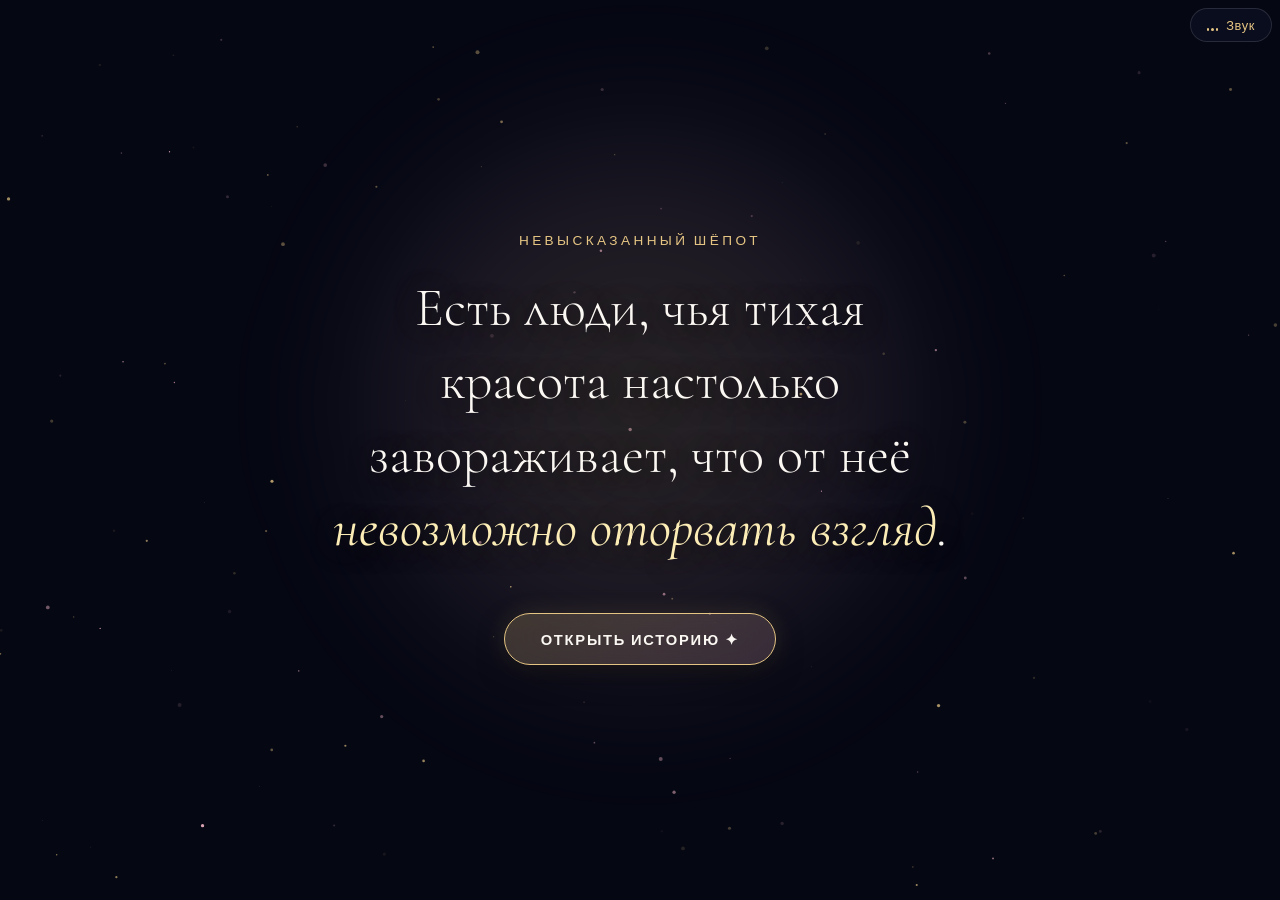
==== index.html @ 3710b846 "feat: complete Robiya interactive experience ready for deployment" ====
<!DOCTYPE html>
<html lang="ru">
<head>
  <meta charset="UTF-8">
  <meta name="viewport" content="width=device-width, initial-scale=1.0, viewport-fit=cover, maximum-scale=1.0, user-scalable=no">
  <meta name="theme-color" content="#050713">
  <meta name="apple-mobile-web-app-capable" content="yes">
  <meta name="apple-mobile-web-app-status-bar-style" content="black-translucent">
  <title>Робия • Невысказанная история</title>
  <meta name="description" content="Интерактивная кинематографическая история, созданная с глубоким уважением и восхищением для Робии.">

  <!-- Favicon: Векторная золотая звезда -->
  <link rel="icon" type="image/svg+xml" href="data:image/svg+xml,%3Csvg xmlns='http://www.w3.org/2000/svg' viewBox='0 0 32 32'%3E%3Cpath d='M16 2L19.5 12.5L30 16L19.5 19.5L16 30L12.5 19.5L2 16L12.5 12.5L16 2Z' fill='%23e5c583' stroke='%23fcedb6' stroke-width='1'/%3E%3Ccircle cx='16' cy='16' r='3' fill='%23fff'/%3E%3C/svg%3E">

  <!-- Open Graph / Социальные сети (Telegram, WhatsApp, Instagram) -->
  <meta property="og:type" content="website">
  <meta property="og:title" content="Робия • Невысказанная история">
  <meta property="og:description" content="Интерактивная кинематографическая история, созданная с глубоким уважением и восхищением для Робии.">
  <meta property="og:image" content="assets/images/robiya_universe.jpg">
  
  <!-- Twitter Card -->
  <meta name="twitter:card" content="summary_large_image">
  <meta name="twitter:title" content="Робия • Невысказанная история">
  <meta name="twitter:description" content="Интерактивная кинематографическая история для Робии.">
  <meta name="twitter:image" content="assets/images/robiya_universe.jpg">

  <!-- Шрифты: Cormorant Garamond & Plus Jakarta Sans с поддержкой кириллицы -->
  <link rel="preconnect" href="https://fonts.googleapis.com">
  <link rel="preconnect" href="https://fonts.gstatic.com" crossorigin>
  <link href="https://fonts.googleapis.com/css2?family=Cormorant+Garamond:ital,wght@0,300;0,400;0,600;1,300;1,400;1,600&family=Plus+Jakarta+Sans:wght@300;400;500;600;700&subset=cyrillic,cyrillic-ext&display=swap" rel="stylesheet">

  <!-- Стили -->
  <link rel="stylesheet" href="css/design-system.css">
  <link rel="stylesheet" href="css/animations.css">
  <link rel="stylesheet" href="css/scenes.css">
</head>
<body>

  <!-- Глобальные градиенты для векторных SVG иконок -->
  <svg class="svg-defs-chamber" width="0" height="0" style="position:absolute; width:0; height:0; overflow:hidden;" aria-hidden="true">
    <defs>
      <linearGradient id="goldGrad" x1="0%" y1="0%" x2="100%" y2="100%">
        <stop offset="0%" stop-color="#fcedb6" />
        <stop offset="100%" stop-color="#e5c583" />
      </linearGradient>
      <linearGradient id="roseGrad" x1="0%" y1="0%" x2="100%" y2="100%">
        <stop offset="0%" stop-color="#f9d8e1" />
        <stop offset="100%" stop-color="#f3b6c6" />
      </linearGradient>
      <linearGradient id="rubyRoseGrad" x1="0%" y1="0%" x2="100%" y2="100%">
        <stop offset="0%" stop-color="#e65c7b" />
        <stop offset="100%" stop-color="#f3b6c6" />
      </linearGradient>
      <linearGradient id="cosmicGrad" x1="0%" y1="0%" x2="100%" y2="100%">
        <stop offset="0%" stop-color="#4f46e5" />
        <stop offset="50%" stop-color="#7c3aed" />
        <stop offset="100%" stop-color="#a78bfa" />
      </linearGradient>
    </defs>
  </svg>

  <!-- Фоновое космическое полотно со звёздами -->
  <div class="cinematic-universe" aria-hidden="true">
    <canvas id="particle-canvas"></canvas>
    <div class="cosmic-radial-glow anim-breathing-light"></div>
  </div>

  <!-- Кнопка управления звуком -->
  <button id="audio-toggle-btn" class="audio-control muted" aria-label="Включить или выключить звук">
    <span class="sound-wave" aria-hidden="true">
      <span></span>
      <span></span>
      <span></span>
    </span>
    <span class="audio-label">Звук</span>
  </button>

  <!-- Интерактивная сцена -->
  <main class="experience-viewport" id="app-root">

    <!-- ====================================================================
         СЦЕНА 1: ТАИНСТВЕННОЕ НАЧАЛО
         ==================================================================== -->
    <section id="scene-1" class="scene active" aria-label="Таинственное начало">
      <div class="scene-1-container">
        <p class="scene-1-prelude anim-fade-in-up">Невысказанный шёпот</p>
        <h1 class="scene-1-title anim-fade-in-up anim-delay-1">
          Есть люди, чья тихая красота настолько завораживает, что от неё <em>невозможно оторвать взгляд</em>.
        </h1>
        <div class="scene-1-btn-wrap anim-fade-in-up anim-delay-2">
          <button id="btn-open-experience" class="btn-cinematic pulse-aura" aria-label="Открыть историю">
            ОТКРЫТЬ ИСТОРИЮ ✦
          </button>
        </div>
      </div>
    </section>

    <!-- ====================================================================
         СЦЕНА 2: ДЛЯ КОГО ЭТО? И ОТКРЫТИЕ ИМЕНИ РОБИЯ
         ==================================================================== -->
    <section id="scene-2" class="scene" aria-label="Для кого это написано?">
      <div class="scene-2-container">
        
        <!-- Этап 1: Вопрос-интрига -->
        <div id="scene-2-question" class="scene-2-question-stage">
          <span class="scene-2-prelude">Тайна в чьём-то сердце</span>
          <h2 class="scene-2-heading">
            Прежде чем сказать то, что я ношу в мыслях... Знаешь ли ты, для кого создана эта история?
          </h2>
          <button id="btn-who-is-it" class="btn-cinematic pulse-aura" aria-label="Узнать имя">
            ДЛЯ КОГО ЭТО? →
          </button>
        </div>

        <!-- Этап 2: Поочередное открытие букв Р-О-Б-И-Я -->
        <div id="scene-2-reveal" class="scene-2-reveal-stage">
          <span class="scene-tag">Девушка, освещающая всё вокруг</span>
          
          <div class="name-reveal-chamber">
            <div id="name-letters" class="name-letters-display" aria-live="polite"></div>
          </div>

          <div class="name-meaning-card">
            <span class="name-meaning-letter" id="meaningLetter">Р — Радость</span>
            <p class="name-meaning-text" id="meaningText">
              «Ты наполняешь пространство светом, даже сама того не замечая.»
            </p>
          </div>

          <!-- Интерактивная убегающая кнопка-игра -->
          <div class="runaway-arena-block" id="runawayBlock" style="display: none;">
            <p class="dodge-toast" id="dodgeToast">Попробуй поймать секретную кнопку ✦</p>
            <div class="runaway-btn-anchor" id="runawayAnchor">
              <button class="btn-runaway" id="runawayBtn" aria-label="Поймай кнопку">
                ПОЙМАЙ МЕНЯ <svg class="inline-btn-svg" viewBox="0 0 24 24" fill="none"><path d="M12 2L14.5 9.5L22 12L14.5 14.5L12 22L9.5 14.5L2 12L9.5 9.5L12 2Z" fill="url(#goldGrad)" stroke="var(--color-gold)" stroke-width="1"/></svg>
              </button>
            </div>
            <div class="secret-caught-box" id="secretCaughtBox">
              <p class="secret-caught-text">
                «Ты поймала этот секрет... Правда в том, что каждый раз, когда я вижу тебя, мне кажется, что в твоих глазах отражается целая вселенная. И я просто не мог не сказать тебе об этом.»
              </p>
            </div>
          </div>

          <button id="btn-to-scene-3" class="btn-cinematic pulse-aura" style="display: none;" aria-label="Продолжить историю">
            ПОЧЕМУ Я ДО СИХ ПОР МОЛЧАЛ →
          </button>
        </div>

      </div>
    </section>

    <!-- ====================================================================
         СЦЕНА 3: ПОЧЕМУ Я МОЛЧУ (ЧЕСТНОЕ ПРИЗНАНИЕ)
         ==================================================================== -->
    <section id="scene-3" class="scene" aria-label="Причина молчания">
      <div class="scene-3-container">
        
        <div class="scene-header-block">
          <span class="scene-tag">Честное признание</span>
          <h2 class="scene-heading">Мы пока не общаемся... и вот почему.</h2>
          <p class="scene-subtext">
            Нажми на каждую мысль, чтобы понять, о чём я думаю, когда ты рядом.
          </p>
        </div>

        <div class="confession-tabs">
          <button class="confession-tab-btn active" data-index="0">01 / Слова</button>
          <button class="confession-tab-btn" data-index="1">02 / Два года</button>
          <button class="confession-tab-btn" data-index="2">03 / Уважение</button>
        </div>

        <div class="confession-display-card">
          <span class="confession-display-tag" id="confessionTag">01 / Нерешительность</span>
          <h3 class="confession-display-title" id="confessionTitle">Слова застревают в горле</h3>
          <p class="confession-display-text" id="confessionText">
            Каждый раз, когда ты проходишь мимо, мир словно ставит звук на паузу. Ты настолько красивая, что любая заготовленная фраза просто растворяется в воздухе.
          </p>
        </div>

        <button id="btn-to-scene-4" class="btn-cinematic pulse-aura" aria-label="Перейти к глазам">
          НО ЕСТЬ КОЕ-ЧТО В ТЕБЕ... →
        </button>

      </div>
    </section>

    <!-- ====================================================================
         СЦЕНА 4: ИНТЕРАКТИВНЫЕ СТИКЕРЫ (ЧУДО ТВОИХ ГЛАЗ)
         ==================================================================== -->
    <section id="scene-4" class="scene" aria-label="Стикеры восхищения">
      <div class="scene-4-container">
        
        <div class="scene-header-block">
          <span class="scene-tag">Интерактивная коллекция стикеров</span>
          <h2 class="scene-heading">Твои глаза — это целый космос</h2>
          <p class="scene-subtext">
            Нажми на каждый стикер, чтобы отклеить его и прочесть искреннюю мысль.
          </p>
        </div>

        <div class="stickers-gallery" id="stickersGallery">
          <button class="sticker-card active" data-index="0" aria-label="Стикер Глаза-галактики">
            <div class="sticker-badge sticker-badge-eyes">
              <div class="sticker-svg-wrap">
                <svg class="sticker-svg" viewBox="0 0 36 36" fill="none">
                  <circle cx="18" cy="18" r="14" stroke="url(#goldGrad)" stroke-width="1.5" stroke-dasharray="3 2"/>
                  <ellipse cx="18" cy="18" rx="14" ry="5.5" stroke="var(--color-rose)" stroke-width="1.2" transform="rotate(-25 18 18)"/>
                  <ellipse cx="18" cy="18" rx="14" ry="5.5" stroke="var(--color-violet)" stroke-width="1.2" transform="rotate(35 18 18)"/>
                  <circle cx="18" cy="18" r="4.5" fill="url(#cosmicGrad)"/>
                  <circle cx="16" cy="16" r="1.5" fill="#fff"/>
                  <circle cx="26" cy="12" r="1.2" fill="var(--color-gold-bright)"/>
                  <circle cx="9" cy="23" r="1.2" fill="var(--color-rose)"/>
                </svg>
              </div>
              <span class="sticker-title">Глаза-галактики</span>
            </div>
            <div class="sticker-shine"></div>
          </button>

          <button class="sticker-card" data-index="1" aria-label="Стикер Взгляд без слов">
            <div class="sticker-badge sticker-badge-gaze">
              <div class="sticker-svg-wrap">
                <svg class="sticker-svg" viewBox="0 0 36 36" fill="none">
                  <path d="M18 3L21.5 14.5L33 18L21.5 21.5L18 33L14.5 21.5L3 18L14.5 14.5L18 3Z" fill="url(#goldGrad)" stroke="#fff" stroke-width="0.8"/>
                  <circle cx="18" cy="18" r="3.2" fill="#fff"/>
                  <path d="M7 7L10 10M29 7L26 10M7 29L10 26M29 29L26 26" stroke="var(--color-gold)" stroke-width="1.2" stroke-linecap="round"/>
                </svg>
              </div>
              <span class="sticker-title">Взгляд без слов</span>
            </div>
            <div class="sticker-shine"></div>
          </button>

          <button class="sticker-card" data-index="2" aria-label="Стикер Вечная весна">
            <div class="sticker-badge sticker-badge-spring">
              <div class="sticker-svg-wrap">
                <svg class="sticker-svg" viewBox="0 0 36 36" fill="none">
                  <g fill="url(#roseGrad)" stroke="var(--color-blush)" stroke-width="0.8">
                    <path d="M18 18 C18 12, 14 6, 18 4 C22 6, 18 12, 18 18 Z"/>
                    <path d="M18 18 C23 14, 30 14, 31 18 C30 22, 23 22, 18 18 Z"/>
                    <path d="M18 18 C20 23, 26 28, 24 31 C20 31, 18 25, 18 18 Z"/>
                    <path d="M18 18 C16 25, 14 31, 10 31 C8 28, 14 23, 18 18 Z"/>
                    <path d="M18 18 C13 22, 6 22, 5 18 C6 14, 13 14, 18 18 Z"/>
                  </g>
                  <circle cx="18" cy="18" r="3" fill="var(--color-gold-bright)"/>
                </svg>
              </div>
              <span class="sticker-title">Вечная весна</span>
            </div>
            <div class="sticker-shine"></div>
          </button>

          <button class="sticker-card" data-index="3" aria-label="Стикер Тихий свет">
            <div class="sticker-badge sticker-badge-light">
              <div class="sticker-svg-wrap">
                <svg class="sticker-svg" viewBox="0 0 36 36" fill="none">
                  <path d="M18 31L16 29.2C8.5 22.4 3.5 17.9 3.5 12.3C3.5 7.7 7 4.2 11.5 4.2C14.1 4.2 16.5 5.4 18 7.3C19.5 5.4 21.9 4.2 24.5 4.2C29 4.2 32.5 7.7 32.5 12.3C32.5 17.9 27.5 22.4 20 29.2L18 31Z" fill="url(#rubyRoseGrad)" stroke="var(--color-rose)" stroke-width="1"/>
                  <circle cx="12" cy="11" r="1.6" fill="#fff" opacity="0.8"/>
                  <path d="M27 6L28.5 7.5M30 6L28.5 7.5M28.5 4.5L28.5 9" stroke="var(--color-gold-bright)" stroke-width="1" stroke-linecap="round"/>
                </svg>
              </div>
              <span class="sticker-title">Тихий свет</span>
            </div>
            <div class="sticker-shine"></div>
          </button>
        </div>

        <div class="sticker-revealed-card">
          <div class="sticker-revealed-icon" id="stickerRevealedIcon">
            <svg class="sticker-svg" viewBox="0 0 36 36" fill="none">
              <circle cx="18" cy="18" r="14" stroke="url(#goldGrad)" stroke-width="1.5" stroke-dasharray="3 2"/>
              <ellipse cx="18" cy="18" rx="14" ry="5.5" stroke="var(--color-rose)" stroke-width="1.2" transform="rotate(-25 18 18)"/>
              <ellipse cx="18" cy="18" rx="14" ry="5.5" stroke="var(--color-violet)" stroke-width="1.2" transform="rotate(35 18 18)"/>
              <circle cx="18" cy="18" r="4.5" fill="url(#cosmicGrad)"/>
              <circle cx="16" cy="16" r="1.5" fill="#fff"/>
              <circle cx="26" cy="12" r="1.2" fill="var(--color-gold-bright)"/>
              <circle cx="9" cy="23" r="1.2" fill="var(--color-rose)"/>
            </svg>
          </div>
          <h3 class="sticker-revealed-title" id="stickerRevealedTitle">Глаза-галактики</h3>
          <p class="sticker-revealed-desc" id="stickerRevealedDesc">
            «Глубокие, спокойные и завораживающие, как отражение звёзд в ночной глади океана. Ты даже не представляешь, сколько света в твоём взгляде.»
          </p>
        </div>

        <button id="btn-to-scene-5" class="btn-cinematic pulse-aura" aria-label="Перейти к письму">
          ПРОЧИТАТЬ ТАЙНОЕ ПИСЬМО <svg class="inline-btn-svg" viewBox="0 0 24 24" fill="none" stroke="currentColor" stroke-width="1.6"><rect x="2" y="4" width="20" height="16" rx="3" fill="rgba(229,197,131,0.15)" stroke="var(--color-gold)"/><path d="M22 7l-8.97 5.7a1.94 1.94 0 0 1-2.06 0L2 7" stroke="var(--color-gold)"/><circle cx="12" cy="13" r="2" fill="var(--color-ruby)"/></svg>
        </button>

      </div>
    </section>

    <!-- ====================================================================
         СЦЕНА 5: ТАЙНОЕ ПИСЬМО
         ==================================================================== -->
    <section id="scene-5" class="scene" aria-label="Тайное письмо">
      <div class="scene-5-container">
        
        <div class="scene-header-block">
          <span class="scene-tag">Написано от души</span>
          <h2 class="scene-heading">Письмо, которое ничего не требует</h2>
        </div>

        <div class="envelope-wrapper">
          <div class="parchment-letter">
            <div class="letter-sticker-seal" id="letterStamp" title="Голографический стикер Робии">
              <span class="sticker-seal-glow"></span>
              <span class="sticker-seal-char">Р</span>
              <span class="sticker-seal-hint">Стикер</span>
            </div>

            <h3 class="letter-greeting">Дорогая Робия,</h3>

            <div class="letter-body">
              <p>
                Я не знаю, узнаешь ли ты когда-нибудь, кто написал эти строки, и появится ли на твоём лице улыбка. Но я просто хотел, чтобы ты знала правду — легко и без всякого давления.
              </p>
              <p>
                Я пишу это вовсе не для того, чтобы просить тебя стать моей девушкой или требовать обещаний. У меня нет никаких ожиданий. Я просто хотел рассказать тебе всё то прекрасное, что я чувствую в своём сердце.
              </p>
              <p>
                Ты на два года моложе, но в тебе столько редкого достоинства, скромности и естественной грации. А твои <em>глаза</em>... они правда самое прекрасное, что я когда-либо видел. В них живёт тишина, глубина и настоящее чудо.
              </p>
              <p>
                Знать, что ты есть на этом свете, делает любой пасмурный день намного светлее.
              </p>
            </div>

            <div class="letter-closing">
              <span class="letter-sign-note">С искренним восхищением,</span>
              <span class="letter-signature">Твой тайный поклонник</span>
            </div>
          </div>
        </div>

        <button id="btn-to-scene-6" class="btn-cinematic pulse-aura" aria-label="Перейти к пожеланиям">
          МОИ ПОЖЕЛАНИЯ ДЛЯ ТЕБЯ <svg class="inline-btn-svg" viewBox="0 0 24 24" fill="none"><path d="M12 2L14.5 9.5L22 12L14.5 14.5L12 22L9.5 14.5L2 12L9.5 9.5L12 2Z" fill="url(#goldGrad)" stroke="var(--color-gold)" stroke-width="1"/></svg>
        </button>

      </div>
    </section>

    <!-- ====================================================================
         СЦЕНА 6: ЗВЁЗДНЫЕ ПОЖЕЛАНИЯ ДЛЯ РОБИИ
         ==================================================================== -->
    <section id="scene-6" class="scene" aria-label="Звёздные пожелания">
      <div class="scene-6-container">
        
        <div class="scene-header-block">
          <span class="scene-tag">Через все созвездия</span>
          <h2 class="scene-heading">Пять пожеланий для Робии</h2>
          <p class="scene-subtext">
            Нажми на каждую сияющую звезду, чтобы открыть доброе пожелание для твоей жизни.
          </p>
        </div>

        <div class="wishes-stars-dock">
          <button class="wish-star-btn active" data-wish="joy">
            <div class="star-svg-wrap">
              <svg class="star-svg" viewBox="0 0 32 32" fill="none">
                <g fill="url(#roseGrad)" stroke="var(--color-blush)" stroke-width="0.8">
                  <path d="M16 16 C16 10, 12 5, 16 3 C20 5, 16 10, 16 16 Z"/>
                  <path d="M16 16 C20 12, 27 12, 28 16 C27 20, 20 20, 16 16 Z"/>
                  <path d="M16 16 C18 20, 23 25, 21 27 C18 27, 16 22, 16 16 Z"/>
                  <path d="M16 16 C14 22, 12 27, 9 27 C7 25, 12 20, 16 16 Z"/>
                  <path d="M16 16 C12 20, 5 20, 4 16 C5 12, 12 12, 16 16 Z"/>
                </g>
                <circle cx="16" cy="16" r="2.5" fill="var(--color-gold-bright)"/>
              </svg>
            </div>
            <span class="star-label">Радость</span>
          </button>

          <button class="wish-star-btn" data-wish="eyes">
            <div class="star-svg-wrap">
              <svg class="star-svg" viewBox="0 0 32 32" fill="none">
                <path d="M22 6C13.16 6 6 13.16 6 22C6 24.1 6.4 26.1 7.15 27.93C4 24.6 2 20.1 2 15C2 7.82 7.82 2 15 2C18.6 2 21.8 3.5 24.1 5.9C23.4 5.96 22.7 6 22 6Z" fill="url(#goldGrad)" stroke="var(--color-gold-bright)" stroke-width="0.8"/>
                <path d="M22 14L23.2 17.8L27 19L23.2 20.2L22 24L20.8 20.2L17 19L20.8 17.8L22 14Z" fill="var(--color-gold-bright)"/>
              </svg>
            </div>
            <span class="star-label">Свет глаз</span>
          </button>

          <button class="wish-star-btn" data-wish="dreams">
            <div class="star-svg-wrap">
              <svg class="star-svg" viewBox="0 0 32 32" fill="none">
                <path d="M8 24L20 12M5 27L13 19M11 29L21 19" stroke="url(#goldGrad)" stroke-width="1.5" stroke-linecap="round" stroke-dasharray="2 3"/>
                <path d="M24 4L26 9L31 11L26 13L24 18L22 13L17 11L22 9L24 4Z" fill="url(#goldGrad)" stroke="#fff" stroke-width="0.8"/>
              </svg>
            </div>
            <span class="star-label">Мечты</span>
          </button>

          <button class="wish-star-btn" data-wish="peace">
            <div class="star-svg-wrap">
              <svg class="star-svg" viewBox="0 0 32 32" fill="none" stroke="currentColor">
                <path d="M5 21C9 20 13 18 16 14C17 10 18 6 21 5C23 4 25 5 25 7C25 10 21 14 19 16C23 16 27 15 29 17C26 18 23 19 19 19C16 19 13 22 10 25C9 26 7 26 7 24C7 23 8 22 9 21" fill="url(#roseGrad)" stroke="var(--color-cream)" stroke-width="1" stroke-linecap="round" stroke-linejoin="round"/>
                <circle cx="23" cy="7" r="1" fill="var(--bg-deep)"/>
              </svg>
            </div>
            <span class="star-label">Покой</span>
          </button>

          <button class="wish-star-btn" data-wish="worth">
            <div class="star-svg-wrap">
              <svg class="star-svg" viewBox="0 0 32 32" fill="none">
                <path d="M9 7L23 7L28 14L16 27L4 14L9 7Z" fill="url(#cosmicGrad)" stroke="var(--color-gold)" stroke-width="1.2"/>
                <path d="M4 14L28 14M9 7L16 27M23 7L16 27M16 7L11 14L16 27L21 14L16 7" stroke="var(--color-gold-bright)" stroke-width="0.8" opacity="0.85"/>
              </svg>
            </div>
            <span class="star-label">Ценность</span>
          </button>
        </div>

        <div class="wishes-output-card">
          <span class="wishes-output-title" id="wishOutputTitle">Искренняя радость</span>
          <p class="wishes-output-desc" id="wishOutputDesc">
            «Пусть твоя улыбка всегда будет настоящей и свободной, а дни наполняются лёгкостью и смехом от всего сердца.»
          </p>
        </div>

        <button id="btn-release-wishes" class="btn-cinematic pulse-aura" aria-label="Отправить в небо">
          ОТПРАВИТЬ ВСЁ В НЕБО <svg class="inline-btn-svg" viewBox="0 0 24 24" fill="none" stroke="currentColor" stroke-width="1.5"><path d="M3 16C6 15 9 14 11 11C12 8 13 5 15 4C17 3 18 4 18 6C18 8 15 11 14 12C17 12 20 11 21 13C19 14 17 14 14 14C12 14 10 16 8 19C7 20 5 20 5 18C5 17 6 17 7 16" fill="url(#roseGrad)" stroke="var(--color-cream)" stroke-linecap="round" stroke-linejoin="round"/><circle cx="16.5" cy="5.5" r="0.8" fill="var(--bg-deep)"/></svg>
        </button>

      </div>
    </section>

    <!-- ====================================================================
         СЦЕНА 7: ФИНАЛ
         ==================================================================== -->
    <section id="scene-7" class="scene" aria-label="Финал">
      <div class="scene-7-container">
        
        <div class="finale-sparkle-crest">✦ ✧ ✦</div>
        
        <h2 class="finale-title">
          Спасибо за то, что ты есть под этим небом, <em>Робия</em>.
        </h2>

        <p class="finale-body">
          Куда бы ни вела жизнь наши шаги, просто знай: пока в этом мире есть девушка с такими невероятными глазами и доброй душой, этот мир остаётся по-настоящему прекрасным.
        </p>

        <div class="finale-signature-box">
          <span>— ТВОЙ ТАЙНЫЙ ПОКЛОННИК —</span>
        </div>

        <button id="btn-replay-journey" class="btn-cinematic" aria-label="Пережить заново">
          <svg class="inline-btn-svg spin-icon" viewBox="0 0 24 24" fill="none" stroke="currentColor" stroke-width="2" stroke-linecap="round" stroke-linejoin="round"><path d="M3 12a9 9 0 1 0 9-9 9.75 9.75 0 0 0-6.74 2.74L3 8"/><path d="M3 3v5h5"/></svg> ПРОЖИТЬ ИСТОРИЮ СНОВА
        </button>

      </div>
    </section>

  </main>

  <!-- Скрипты -->
  <script src="js/audio.js"></script>
  <script src="js/particles.js"></script>
  <script src="js/sceneManager.js"></script>
  <script src="js/app.js"></script>
</body>
</html>
---- css/design-system.css ----
/**
 * ROBIYA • A CINEMATIC JOURNEY
 * Design System Tokens & Base Reset
 * Mobile-First, Apple-Level Craft, Sophisticated Palette & Typography
 */

@import url('https://fonts.googleapis.com/css2?family=Cormorant+Garamond:ital,wght@0,300;0,400;0,600;1,300;1,400;1,600&family=Plus+Jakarta+Sans:wght@300;400;500;600;700&display=swap');

:root {
  /* Color Palette */
  --bg-deep: #050713;
  --bg-dark-surface: rgba(14, 18, 38, 0.75);
  --bg-dark-card: rgba(18, 24, 48, 0.85);

  --color-cream: #fbf8f3;
  --color-cream-soft: #eae3d5;
  --color-gold: #e5c583;
  --color-gold-bright: #fcedb6;
  --color-gold-glow: rgba(229, 197, 131, 0.45);
  --color-gold-glow-deep: rgba(229, 197, 131, 0.15);

  --color-rose: #f3b6c6;
  --color-blush: #f9d8e1;
  --color-ruby: #e65c7b;
  --color-violet: #a78bfa;

  --text-primary: #fcf9f2;
  --text-secondary: rgba(251, 248, 242, 0.82);
  --text-tertiary: rgba(251, 248, 242, 0.55);

  /* Typography */
  --font-serif: 'Cormorant Garamond', Georgia, serif;
  --font-sans: 'Plus Jakarta Sans', -apple-system, BlinkMacSystemFont, "Segoe UI", Roboto, sans-serif;

  /* Elevation & Glassmorphism */
  --glass-bg: rgba(255, 255, 255, 0.04);
  --glass-border: rgba(255, 255, 255, 0.12);
  --glass-border-gold: rgba(229, 197, 131, 0.35);
  --glass-shadow: 0 16px 40px rgba(0, 0, 0, 0.55);
  --glass-blur: blur(20px);

  /* Spacing & Sizing */
  --safe-top: env(safe-area-inset-top, 16px);
  --safe-bottom: env(safe-area-inset-bottom, 20px);
  --safe-left: env(safe-area-inset-left, 16px);
  --safe-right: env(safe-area-inset-right, 16px);

  /* Transitions */
  --ease-cinematic: cubic-bezier(0.16, 1, 0.3, 1);
  --ease-spring: cubic-bezier(0.34, 1.56, 0.64, 1);
  --duration-normal: 0.6s;
  --duration-slow: 1.2s;
}

/* Base Reset & Mobile-First Guard */
*, *::before, *::after {
  box-sizing: border-box;
  margin: 0;
  padding: 0;
  -webkit-tap-highlight-color: transparent;
}

html, body {
  width: 100%;
  height: 100%;
  height: 100dvh;
  overflow: hidden;
  position: fixed;
  background-color: var(--bg-deep);
  color: var(--text-primary);
  font-family: var(--font-sans);
  text-rendering: optimizeLegibility;
  -webkit-font-smoothing: antialiased;
  -moz-osx-font-smoothing: grayscale;
  touch-action: manipulation;
  overscroll-behavior: none;
}

/* Background Ambient Canvas & Glow */
.cinematic-universe {
  position: fixed;
  top: 0;
  left: 0;
  width: 100vw;
  height: 100vh;
  z-index: 0;
  pointer-events: none;
  overflow: hidden;
}

#particle-canvas {
  position: absolute;
  top: 0;
  left: 0;
  width: 100%;
  height: 100%;
  display: block;
}

.cosmic-radial-glow {
  position: absolute;
  top: 45%;
  left: 50%;
  transform: translate(-50%, -50%);
  width: min(85vw, 650px);
  height: min(85vw, 650px);
  background: radial-gradient(circle, rgba(229, 197, 131, 0.16) 0%, rgba(243, 182, 198, 0.1) 45%, transparent 72%);
  filter: blur(60px);
  border-radius: 50%;
  pointer-events: none;
  transition: transform 1.2s var(--ease-cinematic), opacity 1.2s ease;
}

/* Audio Control Button */
.audio-control {
  position: fixed;
  top: calc(var(--safe-top) + 8px);
  right: calc(var(--safe-right) + 8px);
  z-index: 100;
  display: flex;
  align-items: center;
  gap: 8px;
  padding: 8px 16px;
  border-radius: 30px;
  background: rgba(14, 18, 38, 0.65);
  border: 1px solid var(--glass-border);
  color: var(--color-gold);
  font-family: var(--font-sans);
  font-size: 0.8rem;
  font-weight: 500;
  letter-spacing: 0.05em;
  backdrop-filter: var(--glass-blur);
  -webkit-backdrop-filter: var(--glass-blur);
  cursor: pointer;
  transition: all 0.3s var(--ease-cinematic);
}

.audio-control:hover {
  background: rgba(229, 197, 131, 0.15);
  border-color: var(--color-gold);
  transform: translateY(-1px);
}

.sound-wave {
  display: flex;
  align-items: flex-end;
  gap: 2px;
  height: 12px;
}

.sound-wave span {
  width: 2.5px;
  height: 3px;
  background-color: var(--color-gold);
  border-radius: 2px;
  transition: height 0.2s ease;
}

.audio-control.playing .sound-wave span:nth-child(1) { animation: soundBar 0.9s infinite alternate; }
.audio-control.playing .sound-wave span:nth-child(2) { animation: soundBar 1.2s infinite alternate 0.2s; }
.audio-control.playing .sound-wave span:nth-child(3) { animation: soundBar 0.8s infinite alternate 0.4s; }

@keyframes soundBar {
  0% { height: 3px; }
  100% { height: 12px; }
}

/* Main Viewport Container */
.experience-viewport {
  position: relative;
  width: 100vw;
  height: 100vh;
  height: 100dvh;
  z-index: 10;
  overflow: hidden;
}

/* Scene Core */
.scene {
  position: absolute;
  top: 0;
  left: 0;
  width: 100%;
  height: 100%;
  height: 100dvh;
  display: flex;
  flex-direction: column;
  justify-content: center;
  align-items: center;
  padding: calc(var(--safe-top) + 8px) 16px calc(var(--safe-bottom) + 12px);
  opacity: 0;
  visibility: hidden;
  transform: scale(0.96) translateY(18px);
  transition: opacity 0.8s var(--ease-cinematic), transform 0.8s var(--ease-cinematic), visibility 0.8s;
  pointer-events: none;
  overflow: hidden; /* ZERO SCROLL ON PHONES */
  box-sizing: border-box;
}

.scene.active {
  opacity: 1;
  visibility: visible;
  transform: scale(1) translateY(0);
  pointer-events: auto;
}

.scene.exiting {
  opacity: 0;
  transform: scale(1.03) translateY(-18px);
  pointer-events: none;
}

/* Cinematic Primary Button */
.btn-cinematic {
  position: relative;
  display: inline-flex;
  align-items: center;
  justify-content: center;
  gap: 10px;
  padding: 16px 36px;
  border-radius: 50px;
  background: linear-gradient(135deg, rgba(229, 197, 131, 0.22) 0%, rgba(243, 182, 198, 0.18) 100%);
  border: 1px solid var(--color-gold);
  color: var(--color-cream);
  font-family: var(--font-sans);
  font-size: 0.92rem;
  font-weight: 600;
  letter-spacing: 0.12em;
  text-transform: uppercase;
  cursor: pointer;
  backdrop-filter: var(--glass-blur);
  -webkit-backdrop-filter: var(--glass-blur);
  box-shadow: 0 10px 30px -5px rgba(0, 0, 0, 0.5),
              0 0 25px var(--color-gold-glow-deep);
  transition: all 0.4s var(--ease-cinematic);
  user-select: none;
}

.btn-cinematic:hover {
  background: linear-gradient(135deg, var(--color-gold) 0%, var(--color-rose) 100%);
  color: #050713;
  transform: translateY(-2px) scale(1.02);
  box-shadow: 0 16px 40px -5px rgba(229, 197, 131, 0.4),
              0 0 35px var(--color-gold-glow);
  border-color: #fff;
}

.btn-cinematic:active {
  transform: translateY(1px) scale(0.98);
}

.pulse-aura {
  animation: pulseAura 3s infinite ease-in-out;
}

@keyframes pulseAura {
  0%, 100% {
    box-shadow: 0 10px 30px -5px rgba(0, 0, 0, 0.5), 0 0 20px var(--color-gold-glow-deep);
  }
  50% {
    box-shadow: 0 14px 35px -5px rgba(0, 0, 0, 0.6), 0 0 40px var(--color-gold-glow);
  }
}
---- css/animations.css ----
/**
 * ROBIYA • A CINEMATIC JOURNEY
 * Keyframe Animations & Micro-Interactions
 */

.anim-fade-in-up {
  animation: fadeInUp 1s var(--ease-cinematic) forwards;
  opacity: 0;
}

.anim-delay-1 { animation-delay: 0.15s; }
.anim-delay-2 { animation-delay: 0.35s; }
.anim-delay-3 { animation-delay: 0.55s; }
.anim-delay-4 { animation-delay: 0.8s; }

@keyframes fadeInUp {
  from {
    opacity: 0;
    transform: translateY(24px);
  }
  to {
    opacity: 1;
    transform: translateY(0);
  }
}

.anim-breathing-light {
  animation: breathingLight 8s ease-in-out infinite alternate;
}

@keyframes breathingLight {
  0% {
    transform: translate(-50%, -50%) scale(0.95);
    opacity: 0.5;
  }
  100% {
    transform: translate(-50%, -50%) scale(1.15);
    opacity: 0.85;
  }
}

/* Starlight Twinkle & Shimmer */
@keyframes twinkleGlow {
  0%, 100% {
    opacity: 0.3;
    transform: scale(0.8);
  }
  50% {
    opacity: 1;
    transform: scale(1.2);
    filter: drop-shadow(0 0 10px var(--color-gold));
  }
}

/* Shimmering Text Gradient */
.shimmer-text {
  background: linear-gradient(
    135deg,
    var(--color-cream) 0%,
    var(--color-gold-bright) 35%,
    var(--color-rose) 70%,
    var(--color-cream) 100%
  );
  background-size: 200% auto;
  -webkit-background-clip: text;
  -webkit-text-fill-color: transparent;
  animation: shimmerFlow 5s linear infinite;
}

@keyframes shimmerFlow {
  to {
    background-position: 200% center;
  }
}

/* Letter Stamp Pulse */
@keyframes stampGlow {
  0%, 100% {
    box-shadow: 0 0 20px rgba(229, 197, 131, 0.4);
  }
  50% {
    box-shadow: 0 0 40px rgba(229, 197, 131, 0.8), 0 0 60px rgba(243, 182, 198, 0.5);
  }
}

/* Floating Lantern / Star */
@keyframes floatLantern {
  0%, 100% {
    transform: translateY(0);
  }
  50% {
    transform: translateY(-8px);
  }
}
---- css/scenes.css ----
/**
 * ROBIYA • A CINEMATIC JOURNEY
 * Scene-Specific Layouts & Component Styles
 * Mobile-First, Touch-Optimized, Apple-Level Polish
 */

/* ==========================================================================
   SCENE 1: THE MYSTERIOUS BEGINNING (ТАИНСТВЕННОЕ НАЧАЛО)
   ========================================================================== */
.scene-1-container {
  display: flex;
  flex-direction: column;
  align-items: center;
  justify-content: center;
  max-width: 640px;
  width: 100%;
  margin: 0 auto;
  text-align: center;
}

.scene-1-prelude {
  font-family: var(--font-sans);
  font-size: 0.85rem;
  letter-spacing: 0.25em;
  text-transform: uppercase;
  color: var(--color-gold);
  margin-bottom: 24px;
  opacity: 0.85;
}

.scene-1-title {
  font-family: var(--font-serif);
  font-size: clamp(2rem, 6.5vw, 3.4rem);
  font-weight: 300;
  line-height: 1.35;
  color: var(--color-cream);
  text-shadow: 0 4px 24px rgba(0, 0, 0, 0.7), 0 0 40px rgba(229, 197, 131, 0.2);
  margin-bottom: 48px;
  padding: 0 12px;
}

.scene-1-title em {
  font-style: italic;
  font-weight: 400;
  color: var(--color-gold-bright);
}

.scene-1-btn-wrap {
  position: relative;
  display: flex;
  align-items: center;
  justify-content: center;
}

/* ==========================================================================
   SCENE 2: WHO IS IT? & NAME REVEAL (ОТКРЫТИЕ ИМЕНИ РОБИЯ)
   ========================================================================== */
.scene-2-container {
  display: flex;
  flex-direction: column;
  align-items: center;
  justify-content: center;
  max-width: 680px;
  width: 100%;
  margin: 0 auto;
  text-align: center;
}

.scene-2-question-stage {
  display: flex;
  flex-direction: column;
  align-items: center;
  gap: 16px;
}

.scene-2-prelude {
  font-family: var(--font-sans);
  font-size: 0.85rem;
  letter-spacing: 0.2em;
  text-transform: uppercase;
  color: var(--color-gold);
}

.scene-2-heading {
  font-family: var(--font-serif);
  font-size: clamp(1.8rem, 5.5vw, 2.8rem);
  font-weight: 300;
  line-height: 1.4;
  color: var(--color-cream);
  margin-bottom: 28px;
}

.scene-2-reveal-stage {
  display: none;
  flex-direction: column;
  align-items: center;
  width: 100%;
}

.scene-2-reveal-stage.active {
  display: flex;
}

.name-reveal-chamber {
  margin: 20px 0 28px;
}

.name-letters-display {
  display: flex;
  gap: clamp(6px, 2vw, 14px);
  justify-content: center;
  align-items: center;
  margin-bottom: 24px;
}

.name-char-box {
  width: clamp(44px, 12vw, 68px);
  height: clamp(56px, 15vw, 84px);
  border-radius: 16px;
  background: rgba(18, 24, 48, 0.8);
  border: 1px solid var(--glass-border-gold);
  display: flex;
  align-items: center;
  justify-content: center;
  font-family: var(--font-serif);
  font-size: clamp(2rem, 6vw, 3rem);
  font-weight: 600;
  color: var(--color-gold-bright);
  box-shadow: 0 8px 24px rgba(0, 0, 0, 0.4), 0 0 25px rgba(229, 197, 131, 0.2);
  opacity: 0;
  transform: translateY(20px) scale(0.9);
  transition: all 0.6s var(--ease-spring);
}

.name-char-box.revealed {
  opacity: 1;
  transform: translateY(0) scale(1);
}

.name-meaning-card {
  background: var(--bg-dark-card);
  border: 1px solid var(--glass-border-gold);
  border-radius: 20px;
  padding: 24px 28px;
  max-width: 520px;
  margin: 0 auto 32px;
  backdrop-filter: var(--glass-blur);
  -webkit-backdrop-filter: var(--glass-blur);
  min-height: 110px;
  display: flex;
  flex-direction: column;
  justify-content: center;
  align-items: center;
  box-shadow: var(--glass-shadow);
}

.name-meaning-letter {
  font-family: var(--font-sans);
  font-size: 0.8rem;
  font-weight: 700;
  letter-spacing: 0.15em;
  color: var(--color-rose);
  text-transform: uppercase;
  margin-bottom: 6px;
}

.name-meaning-text {
  font-family: var(--font-serif);
  font-size: 1.25rem;
  font-style: italic;
  line-height: 1.6;
  color: var(--color-cream);
}

/* ==========================================================================
   INTERACTIVE DODGING / RUNAWAY BUTTON ARENA
   ========================================================================== */
.runaway-arena-block {
  width: 100%;
  max-width: 620px;
  min-height: 220px;
  position: relative;
  margin: 10px auto 28px;
  display: flex;
  flex-direction: column;
  align-items: center;
  justify-content: center;
  background: rgba(14, 18, 38, 0.45);
  border: 1px dashed rgba(229, 197, 131, 0.25);
  border-radius: 24px;
  padding: 16px;
  overflow: hidden;
}

.runaway-btn-anchor {
  position: relative;
  width: 100%;
  height: 160px;
}

.btn-runaway {
  position: absolute;
  left: 50%;
  top: 50%;
  transform: translate(-50%, -50%);
  padding: 14px 28px;
  border-radius: 50px;
  background: linear-gradient(135deg, rgba(229, 197, 131, 0.22) 0%, rgba(243, 182, 198, 0.18) 100%);
  border: 2px solid var(--color-gold);
  color: var(--color-gold-bright);
  font-family: var(--font-sans);
  font-size: 0.92rem;
  font-weight: 700;
  letter-spacing: 0.08em;
  text-transform: uppercase;
  cursor: pointer;
  backdrop-filter: var(--glass-blur);
  -webkit-backdrop-filter: var(--glass-blur);
  transition: left 0.12s cubic-bezier(0.18, 0.89, 0.32, 1.28), 
              top 0.12s cubic-bezier(0.18, 0.89, 0.32, 1.28),
              transform 0.14s ease,
              background 0.3s,
              box-shadow 0.3s;
  white-space: nowrap;
  user-select: none;
  box-shadow: 0 8px 24px rgba(0, 0, 0, 0.5), 0 0 20px rgba(229, 197, 131, 0.2);
}

.btn-runaway.caught {
  background: linear-gradient(135deg, #10b981 0%, #059669 100%) !important;
  color: #fff !important;
  border-color: #a7f3d0 !important;
  box-shadow: 0 0 45px rgba(16, 185, 129, 0.7), 0 0 25px rgba(229, 197, 131, 0.5) !important;
  transform: translate(-50%, -50%) scale(1.15) !important;
  animation: pulseAura 1.5s infinite;
}

.dodge-toast {
  font-family: var(--font-serif);
  font-style: italic;
  font-size: 1.05rem;
  color: var(--color-rose);
  min-height: 28px;
  text-align: center;
  transition: all 0.3s;
}

.secret-caught-box {
  display: none;
  position: absolute;
  inset: 10px;
  background: rgba(18, 24, 48, 0.96);
  border: 1px solid var(--color-gold);
  border-radius: 18px;
  padding: 16px 20px;
  box-shadow: 0 0 30px rgba(229, 197, 131, 0.3);
  backdrop-filter: var(--glass-blur);
  -webkit-backdrop-filter: var(--glass-blur);
  animation: fadeIn 0.5s ease;
  z-index: 10;
  overflow-y: auto;
}

.secret-caught-box.show {
  display: flex;
  flex-direction: column;
  justify-content: center;
  align-items: center;
}

.secret-caught-text {
  font-family: var(--font-serif);
  font-style: italic;
  font-size: clamp(0.95rem, 3.2vw, 1.15rem);
  line-height: 1.55;
  color: var(--color-cream);
  text-align: center;
}

/* ==========================================================================
   SCENE 3: WHY I HAVE NEVER TALKED TO YOU (ПОЧЕМУ Я МОЛЧУ)
   ========================================================================== */
.scene-3-container {
  max-width: 680px;
  width: 100%;
  margin: 0 auto;
  text-align: center;
  display: flex;
  flex-direction: column;
  align-items: center;
}

.scene-header-block {
  margin-bottom: 28px;
}

.scene-tag {
  font-size: 0.82rem;
  letter-spacing: 0.2em;
  text-transform: uppercase;
  color: var(--color-gold);
  display: block;
  margin-bottom: 8px;
}

.scene-heading {
  font-family: var(--font-serif);
  font-size: clamp(1.8rem, 5vw, 2.8rem);
  font-weight: 400;
  color: var(--color-cream);
  line-height: 1.35;
}

.scene-subtext {
  font-size: 0.95rem;
  color: var(--text-secondary);
  max-width: 500px;
  margin: 10px auto 0;
  line-height: 1.6;
}

.confession-tabs {
  display: flex;
  gap: 8px;
  justify-content: center;
  width: 100%;
  max-width: 520px;
  margin: 0 auto clamp(10px, 2vh, 18px);
}

.confession-tab-btn {
  flex: 1;
  padding: clamp(8px, 1.6vh, 12px) clamp(8px, 2vw, 16px);
  border-radius: 30px;
  background: rgba(14, 18, 38, 0.7);
  border: 1px solid var(--glass-border);
  color: var(--text-secondary);
  font-family: var(--font-sans);
  font-size: clamp(0.72rem, 2.2vw, 0.85rem);
  font-weight: 600;
  letter-spacing: 0.04em;
  cursor: pointer;
  backdrop-filter: var(--glass-blur);
  -webkit-backdrop-filter: var(--glass-blur);
  transition: all 0.3s var(--ease-spring);
  white-space: nowrap;
  text-align: center;
  box-shadow: 0 4px 14px rgba(0, 0, 0, 0.3);
}

.confession-tab-btn:hover {
  border-color: var(--color-gold);
  color: var(--color-cream);
  transform: translateY(-2px);
}

.confession-tab-btn.active {
  background: linear-gradient(135deg, rgba(229, 197, 131, 0.28) 0%, rgba(243, 182, 198, 0.22) 100%);
  border-color: var(--color-gold);
  color: var(--color-gold-bright);
  box-shadow: 0 0 20px rgba(229, 197, 131, 0.35);
  transform: translateY(-2px);
}

.confession-display-card {
  background: var(--bg-dark-card);
  border: 1px solid var(--glass-border-gold);
  border-radius: 22px;
  padding: clamp(16px, 3vh, 24px) clamp(18px, 4vw, 28px);
  width: 100%;
  max-width: 540px;
  min-height: clamp(100px, 16vh, 130px);
  display: flex;
  flex-direction: column;
  justify-content: center;
  align-items: flex-start;
  text-align: left;
  margin: 0 auto clamp(14px, 3vh, 24px);
  box-shadow: var(--glass-shadow);
  backdrop-filter: var(--glass-blur);
  -webkit-backdrop-filter: var(--glass-blur);
  position: relative;
  overflow: hidden;
  animation: fadeIn 0.4s ease;
}

.confession-display-card::before {
  content: '';
  position: absolute;
  top: 0;
  left: 0;
  width: 4px;
  height: 100%;
  background: linear-gradient(to bottom, var(--color-gold), var(--color-rose));
}

.confession-display-tag {
  font-family: var(--font-sans);
  font-size: clamp(0.68rem, 2vw, 0.76rem);
  font-weight: 700;
  letter-spacing: 0.12em;
  text-transform: uppercase;
  color: var(--color-gold);
  margin-bottom: 4px;
}

.confession-display-title {
  font-family: var(--font-serif);
  font-size: clamp(1.15rem, 3.8vw, 1.45rem);
  font-weight: 600;
  color: var(--color-cream);
  margin-bottom: 6px;
}

.confession-display-text {
  font-family: var(--font-serif);
  font-style: italic;
  font-size: clamp(0.92rem, 3vw, 1.12rem);
  line-height: 1.6;
  color: var(--text-secondary);
}

/* ==========================================================================
   SCENE 4: THE WONDER IN HER EYES (ЧУДО ТВОИХ ГЛАЗ)
   ========================================================================== */
.scene-4-container {
  max-width: 680px;
  width: 100%;
  margin: 0 auto;
  text-align: center;
  display: flex;
  flex-direction: column;
  align-items: center;
}

/* Stickers Gallery */
.stickers-gallery {
  display: grid;
  grid-template-columns: repeat(2, 1fr);
  gap: 16px;
  width: 100%;
  max-width: 580px;
  margin: 16px auto 24px;
}

.sticker-card {
  position: relative;
  background: linear-gradient(135deg, rgba(24, 30, 64, 0.8) 0%, rgba(14, 18, 38, 0.9) 100%);
  border: 1px solid var(--glass-border-gold);
  border-radius: 20px;
  padding: 20px 16px;
  cursor: pointer;
  display: flex;
  flex-direction: column;
  align-items: center;
  justify-content: center;
  gap: 8px;
  box-shadow: 0 10px 25px rgba(0, 0, 0, 0.4), 0 0 20px rgba(229, 197, 131, 0.1);
  transition: all 0.35s var(--ease-spring);
  backdrop-filter: var(--glass-blur);
  -webkit-backdrop-filter: var(--glass-blur);
  overflow: hidden;
}

.sticker-card:hover {
  transform: translateY(-5px) scale(1.03);
  box-shadow: 0 16px 35px rgba(0, 0, 0, 0.6), 0 0 30px rgba(229, 197, 131, 0.3);
  border-color: var(--color-gold-bright);
}

.sticker-card.active {
  background: linear-gradient(135deg, rgba(229, 197, 131, 0.22) 0%, rgba(243, 182, 198, 0.22) 100%);
  border-color: var(--color-gold);
  box-shadow: 0 0 35px var(--color-gold-glow);
  transform: translateY(-4px) scale(1.05);
}

.inline-btn-svg {
  width: 18px;
  height: 18px;
  display: inline-block;
  vertical-align: middle;
  margin-left: 6px;
  flex-shrink: 0;
  transition: transform 0.3s ease;
}

.btn-cinematic:hover .inline-btn-svg {
  transform: scale(1.15) rotate(6deg);
}

.spin-icon {
  margin-left: 0;
  margin-right: 6px;
  transition: transform 0.6s cubic-bezier(0.34, 1.56, 0.64, 1);
}

.btn-cinematic:hover .spin-icon {
  transform: rotate(180deg) scale(1.15);
}

.sticker-badge {
  display: flex;
  flex-direction: column;
  align-items: center;
  gap: 6px;
}

.sticker-svg-wrap {
  width: 44px;
  height: 44px;
  display: flex;
  align-items: center;
  justify-content: center;
  transition: transform 0.35s var(--ease-spring);
}

.sticker-svg {
  width: 36px;
  height: 36px;
  display: block;
  filter: drop-shadow(0 2px 8px rgba(229, 197, 131, 0.3));
  transition: transform 0.3s;
}

.sticker-card:hover .sticker-svg-wrap,
.sticker-card.active .sticker-svg-wrap {
  transform: scale(1.15) rotate(-5deg);
}

.sticker-title {
  font-family: var(--font-sans);
  font-size: 0.85rem;
  font-weight: 700;
  letter-spacing: 0.05em;
  color: var(--color-cream);
  text-transform: uppercase;
}

.sticker-shine {
  position: absolute;
  top: -100%;
  left: -100%;
  width: 200%;
  height: 200%;
  background: linear-gradient(45deg, transparent 40%, rgba(255, 255, 255, 0.15) 50%, transparent 60%);
  transform: rotate(25deg);
  pointer-events: none;
  transition: top 0.6s, left 0.6s;
}

.sticker-card:hover .sticker-shine {
  top: 100%;
  left: 100%;
}

.sticker-revealed-card {
  background: var(--bg-dark-card);
  border: 1px solid var(--glass-border-gold);
  border-radius: 22px;
  padding: 24px 28px;
  width: 100%;
  max-width: 580px;
  min-height: 120px;
  display: flex;
  flex-direction: column;
  align-items: center;
  justify-content: center;
  gap: 8px;
  margin: 0 auto 32px;
  box-shadow: var(--glass-shadow);
  backdrop-filter: var(--glass-blur);
  -webkit-backdrop-filter: var(--glass-blur);
  animation: fadeIn 0.4s ease;
}

.sticker-revealed-icon {
  font-size: 2rem;
  animation: pulseAura 3s infinite;
}

.sticker-revealed-title {
  font-family: var(--font-sans);
  font-size: 0.85rem;
  letter-spacing: 0.15em;
  text-transform: uppercase;
  color: var(--color-gold);
}

.sticker-revealed-desc {
  font-family: var(--font-serif);
  font-style: italic;
  font-size: clamp(1.1rem, 3vw, 1.35rem);
  line-height: 1.6;
  color: var(--color-cream);
  text-align: center;
}

/* ==========================================================================
   SCENE 5: THE UNSPOKEN LETTER (ТАЙНОЕ ПИСЬМО)
   ========================================================================== */
.scene-5-container {
  max-width: 680px;
  width: 100%;
  margin: 0 auto;
  text-align: center;
  display: flex;
  flex-direction: column;
  align-items: center;
}

.envelope-wrapper {
  width: 100%;
  margin: 16px 0 32px;
  perspective: 1000px;
}

.parchment-letter {
  background: radial-gradient(circle at 10% 20%, #151833 0%, #0d0f24 100%);
  border: 1px solid var(--glass-border-gold);
  border-radius: 24px;
  padding: clamp(24px, 5vw, 44px) clamp(20px, 4vw, 36px);
  text-align: left;
  box-shadow: 0 25px 60px -15px rgba(0, 0, 0, 0.8), 0 0 45px rgba(229, 197, 131, 0.15);
  backdrop-filter: var(--glass-blur);
  -webkit-backdrop-filter: var(--glass-blur);
  position: relative;
}

.letter-sticker-seal {
  position: absolute;
  top: -24px;
  right: 32px;
  padding: 10px 18px;
  border-radius: 30px;
  background: linear-gradient(135deg, rgba(229, 197, 131, 0.95) 0%, rgba(230, 92, 123, 0.95) 100%);
  border: 2px solid #fff;
  display: flex;
  align-items: center;
  gap: 8px;
  cursor: pointer;
  box-shadow: 0 6px 20px rgba(0, 0, 0, 0.4), 0 0 25px rgba(229, 197, 131, 0.6);
  animation: stampGlow 3s infinite;
  transition: transform 0.3s var(--ease-spring), box-shadow 0.3s;
}

.letter-sticker-seal:hover {
  transform: translateY(-3px) rotate(-3deg) scale(1.05);
  box-shadow: 0 10px 30px rgba(0, 0, 0, 0.5), 0 0 35px rgba(243, 182, 198, 0.8);
}

.sticker-seal-char {
  font-family: var(--font-serif);
  font-size: 1.4rem;
  font-weight: 700;
  color: #fff;
  line-height: 1;
}

.sticker-seal-hint {
  font-family: var(--font-sans);
  font-size: 0.72rem;
  font-weight: 700;
  letter-spacing: 0.1em;
  text-transform: uppercase;
  color: #fff;
}

.letter-greeting {
  font-family: var(--font-serif);
  font-size: clamp(1.8rem, 5vw, 2.4rem);
  font-weight: 600;
  color: var(--color-gold);
  margin-bottom: 20px;
}

.letter-body p {
  font-family: var(--font-serif);
  font-size: clamp(1.05rem, 2.5vw, 1.22rem);
  line-height: 1.85;
  color: var(--color-cream);
  margin-bottom: 16px;
  opacity: 0.95;
}

.letter-body em {
  font-style: italic;
  color: var(--color-rose);
  font-weight: 600;
}

.letter-closing {
  margin-top: 24px;
  padding-top: 16px;
  border-top: 1px solid rgba(255, 255, 255, 0.1);
}

.letter-sign-note {
  font-size: 0.85rem;
  color: var(--text-tertiary);
  text-transform: uppercase;
  letter-spacing: 0.1em;
  display: block;
  margin-bottom: 4px;
}

.letter-signature {
  font-family: var(--font-serif);
  font-style: italic;
  font-size: 1.45rem;
  color: var(--color-gold-bright);
}

/* ==========================================================================
   SCENE 6: STARLIGHT WISHES FOR ROBIYA (ПОЖЕЛАНИЯ)
   ========================================================================== */
.scene-6-container {
  max-width: 680px;
  width: 100%;
  margin: 0 auto;
  text-align: center;
  display: flex;
  flex-direction: column;
  align-items: center;
}

.wishes-stars-dock {
  display: flex;
  justify-content: center;
  gap: clamp(10px, 3vw, 20px);
  flex-wrap: wrap;
  margin: 24px 0 28px;
  width: 100%;
}

.wish-star-btn {
  background: var(--bg-dark-surface);
  border: 1px solid var(--glass-border);
  border-radius: 20px;
  padding: 16px 14px;
  width: clamp(90px, 25vw, 115px);
  display: flex;
  flex-direction: column;
  align-items: center;
  gap: 8px;
  cursor: pointer;
  backdrop-filter: var(--glass-blur);
  -webkit-backdrop-filter: var(--glass-blur);
  transition: all 0.3s var(--ease-spring);
}

.wish-star-btn:hover {
  transform: translateY(-4px);
  border-color: var(--color-gold);
}

.wish-star-btn.active {
  background: rgba(229, 197, 131, 0.18);
  border-color: var(--color-gold);
  box-shadow: 0 0 25px rgba(229, 197, 131, 0.4);
  transform: translateY(-4px) scale(1.05);
}

.star-svg-wrap {
  width: 38px;
  height: 38px;
  display: flex;
  align-items: center;
  justify-content: center;
  transition: transform 0.3s;
}

.star-svg {
  width: 28px;
  height: 28px;
  display: block;
  filter: drop-shadow(0 2px 6px rgba(229, 197, 131, 0.25));
  transition: transform 0.3s;
}

.wish-star-btn:hover .star-svg-wrap,
.wish-star-btn.active .star-svg-wrap {
  transform: scale(1.2);
  filter: drop-shadow(0 0 10px var(--color-gold));
}

.star-label {
  font-size: 0.75rem;
  font-weight: 600;
  color: var(--text-secondary);
  text-transform: uppercase;
  letter-spacing: 0.05em;
}

.wishes-output-card {
  background: var(--bg-dark-card);
  border: 1px solid var(--glass-border-gold);
  border-radius: 20px;
  padding: 24px 28px;
  width: 100%;
  min-height: 120px;
  display: flex;
  flex-direction: column;
  justify-content: center;
  align-items: center;
  margin-bottom: 32px;
  box-shadow: var(--glass-shadow);
}

.wishes-output-title {
  font-family: var(--font-sans);
  font-size: 0.85rem;
  letter-spacing: 0.15em;
  text-transform: uppercase;
  color: var(--color-gold);
  margin-bottom: 6px;
}

.wishes-output-desc {
  font-family: var(--font-serif);
  font-style: italic;
  font-size: clamp(1.15rem, 3vw, 1.35rem);
  line-height: 1.6;
  color: var(--color-cream);
}

/* ==========================================================================
   SCENE 7: FINALE & REPLAY (ФИНАЛ)
   ========================================================================== */
.scene-7-container {
  max-width: 640px;
  width: 100%;
  margin: 0 auto;
  text-align: center;
  display: flex;
  flex-direction: column;
  align-items: center;
}

.finale-sparkle-crest {
  font-size: 2.2rem;
  color: var(--color-gold);
  margin-bottom: 16px;
  animation: pulseAura 3s infinite;
}

.finale-title {
  font-family: var(--font-serif);
  font-size: clamp(2.2rem, 7vw, 3.8rem);
  font-weight: 400;
  line-height: 1.25;
  color: var(--color-cream);
  margin-bottom: 24px;
}

.finale-title em {
  font-style: italic;
  color: var(--color-gold-bright);
}

.finale-body {
  font-family: var(--font-serif);
  font-size: clamp(1.15rem, 3vw, 1.35rem);
  line-height: 1.8;
  color: var(--text-secondary);
  margin-bottom: 44px;
}

.finale-signature-box {
  margin-bottom: 40px;
  font-family: var(--font-sans);
  font-size: 0.9rem;
  color: var(--color-gold);
  letter-spacing: 0.1em;
}

/* ==========================================================================
   MOBILE-FIRST & ZERO-SCROLL GUARANTEE (@media rules)
   ========================================================================== */
@media (max-width: 600px), (max-height: 800px) {
  /* Scene Container Padding */
  .scene {
    padding: calc(var(--safe-top) + 6px) 14px calc(var(--safe-bottom) + 8px);
    justify-content: center;
  }

  /* Audio toggle button */
  .audio-control {
    top: calc(var(--safe-top) + 4px);
    right: calc(var(--safe-right) + 4px);
    padding: 6px 12px;
    font-size: 0.72rem;
  }

  /* Universal Buttons */
  .btn-cinematic {
    padding: clamp(10px, 1.8vh, 13px) clamp(20px, 4.5vw, 28px);
    font-size: clamp(0.78rem, 2.6vw, 0.86rem);
    letter-spacing: 0.08em;
  }

  /* Universal Headers */
  .scene-header-block {
    margin-bottom: clamp(6px, 1.4vh, 12px);
  }

  .scene-tag {
    font-size: 0.7rem;
    letter-spacing: 0.15em;
    margin-bottom: 2px;
  }

  .scene-heading {
    font-size: clamp(1.2rem, 4.4vw, 1.65rem);
    line-height: 1.25;
  }

  .scene-subtext {
    font-size: clamp(0.74rem, 2.5vw, 0.84rem);
    line-height: 1.35;
    margin: 3px auto 0;
    max-width: 320px;
  }

  /* Scene 1 */
  .scene-1-prelude {
    font-size: 0.75rem;
    margin-bottom: clamp(8px, 1.8vh, 16px);
  }

  .scene-1-title {
    font-size: clamp(1.35rem, 5vw, 2.1rem);
    line-height: 1.35;
    margin-bottom: clamp(16px, 3.5vh, 28px);
    padding: 0 4px;
  }

  /* Scene 2 */
  .scene-2-prelude {
    font-size: 0.75rem;
  }

  .scene-2-heading {
    font-size: clamp(1.3rem, 4.6vw, 1.85rem);
    margin-bottom: clamp(14px, 2.5vh, 22px);
  }

  .name-reveal-chamber {
    margin: 8px 0 12px;
  }

  .name-letters-display {
    gap: clamp(4px, 1.5vw, 8px);
    margin-bottom: clamp(8px, 1.5vh, 14px);
  }

  .name-char-box {
    width: clamp(38px, 11vw, 52px);
    height: clamp(46px, 13vw, 64px);
    font-size: clamp(1.5rem, 5vw, 2.1rem);
    border-radius: 12px;
  }

  .name-meaning-card {
    padding: clamp(8px, 1.4vh, 12px) clamp(10px, 2.5vw, 16px);
    min-height: clamp(65px, 10vh, 85px);
    margin: 0 auto clamp(8px, 1.5vh, 14px);
    max-width: 95%;
  }

  .name-meaning-letter {
    font-size: 0.72rem;
    margin-bottom: 2px;
  }

  .name-meaning-text {
    font-size: clamp(0.85rem, 2.8vw, 1.02rem);
    line-height: 1.4;
  }

  .runaway-arena-block {
    height: clamp(120px, 18vh, 150px);
    min-height: 110px;
    margin: 4px auto clamp(8px, 1.5vh, 14px);
    padding: 8px;
    border-radius: 16px;
  }

  .runaway-btn-anchor {
    height: 100%;
  }

  .btn-runaway {
    padding: 9px 18px;
    font-size: 0.78rem;
    letter-spacing: 0.05em;
  }

  .dodge-toast {
    font-size: 0.85rem;
    min-height: 20px;
  }

  .secret-caught-box {
    inset: 6px;
    padding: 10px 14px;
    border-radius: 14px;
  }

  .secret-caught-text {
    font-size: clamp(0.82rem, 2.8vw, 0.95rem);
    line-height: 1.4;
  }

  /* Scene 3 */
  .confession-tabs {
    gap: 6px;
    margin: 0 auto clamp(6px, 1.4vh, 12px);
  }

  .confession-tab-btn {
    padding: 7px 6px;
    font-size: clamp(0.68rem, 2.2vw, 0.78rem);
  }

  .confession-display-card {
    padding: clamp(10px, 1.8vh, 16px) clamp(12px, 2.8vw, 18px);
    min-height: clamp(80px, 13vh, 105px);
    margin: 0 auto clamp(10px, 2vh, 18px);
    border-radius: 16px;
  }

  .confession-display-tag {
    font-size: 0.65rem;
    margin-bottom: 2px;
  }

  .confession-display-title {
    font-size: clamp(1rem, 3.4vw, 1.25rem);
    margin-bottom: 4px;
  }

  .confession-display-text {
    font-size: clamp(0.82rem, 2.7vw, 0.95rem);
    line-height: 1.45;
  }

  /* Scene 4 - Single-row 4 stickers */
  .stickers-gallery {
    grid-template-columns: repeat(4, 1fr);
    gap: 6px;
    margin: 6px auto clamp(8px, 1.5vh, 14px);
    max-width: 420px;
  }

  .sticker-card {
    padding: 8px 3px;
    border-radius: 12px;
    gap: 3px;
  }

  .sticker-svg-wrap {
    width: 32px;
    height: 32px;
  }

  .sticker-svg {
    width: 26px;
    height: 26px;
  }

  .sticker-title {
    font-size: 0.62rem;
    letter-spacing: 0;
    max-width: 100%;
    overflow: hidden;
    text-overflow: ellipsis;
  }

  .sticker-revealed-card {
    padding: clamp(8px, 1.5vh, 14px) clamp(10px, 2.5vw, 16px);
    min-height: clamp(75px, 12vh, 95px);
    margin: 0 auto clamp(8px, 1.8vh, 16px);
    border-radius: 16px;
    gap: 4px;
  }

  .sticker-revealed-icon {
    width: 36px;
    height: 36px;
  }

  .sticker-revealed-icon svg {
    width: 30px;
    height: 30px;
  }

  .sticker-revealed-title {
    font-size: 0.7rem;
  }

  .sticker-revealed-desc {
    font-size: clamp(0.82rem, 2.7vw, 0.96rem);
    line-height: 1.4;
  }

  /* Scene 5 - Secret Letter */
  .envelope-wrapper {
    margin: 4px 0 clamp(8px, 1.6vh, 16px);
    max-width: 440px;
  }

  .parchment-letter {
    padding: clamp(12px, 1.8vh, 18px) clamp(12px, 2.8vw, 18px);
    border-radius: 16px;
  }

  .letter-sticker-seal {
    top: -10px;
    right: 12px;
    padding: 4px 10px;
    gap: 5px;
  }

  .sticker-seal-char {
    font-size: 0.95rem;
  }

  .sticker-seal-hint {
    font-size: 0.62rem;
  }

  .letter-greeting {
    font-size: clamp(1.1rem, 3.6vw, 1.35rem);
    margin-bottom: 6px;
  }

  .letter-body {
    max-height: clamp(130px, 26vh, 180px);
    overflow-y: auto;
    padding-right: 4px;
    scrollbar-width: thin;
    scrollbar-color: rgba(229, 197, 131, 0.35) transparent;
  }

  .letter-body::-webkit-scrollbar {
    width: 3px;
  }

  .letter-body::-webkit-scrollbar-thumb {
    background: rgba(229, 197, 131, 0.35);
    border-radius: 3px;
  }

  .letter-body p {
    font-size: clamp(0.8rem, 2.6vw, 0.92rem);
    line-height: 1.48;
    margin-bottom: 6px;
  }

  .letter-closing {
    margin-top: 6px;
    padding-top: 6px;
  }

  .letter-sign-note {
    font-size: 0.7rem;
    margin-bottom: 2px;
  }

  .letter-signature {
    font-size: clamp(1rem, 3.2vw, 1.2rem);
  }

  /* Scene 6 - Single row 5 stars */
  .wishes-stars-dock {
    flex-wrap: nowrap;
    gap: 5px;
    margin: 6px auto clamp(8px, 1.5vh, 14px);
    max-width: 420px;
  }

  .wish-star-btn {
    width: calc(20% - 4px);
    min-width: 0;
    padding: 6px 2px;
    border-radius: 12px;
    gap: 3px;
  }

  .star-svg-wrap {
    width: 28px;
    height: 28px;
  }

  .star-svg {
    width: 22px;
    height: 22px;
  }

  .star-label {
    font-size: 0.6rem;
    letter-spacing: 0;
    max-width: 100%;
    overflow: hidden;
    text-overflow: ellipsis;
  }

  .wishes-output-card {
    padding: clamp(8px, 1.5vh, 14px) clamp(10px, 2.5vw, 16px);
    min-height: clamp(70px, 11vh, 90px);
    margin: 0 auto clamp(8px, 1.8vh, 16px);
    border-radius: 16px;
  }

  .wishes-output-title {
    font-size: 0.7rem;
    margin-bottom: 2px;
  }

  .wishes-output-desc {
    font-size: clamp(0.82rem, 2.7vw, 0.96rem);
    line-height: 1.4;
  }

  /* Scene 7 - Finale */
  .finale-sparkle-crest {
    font-size: 1.5rem;
    margin-bottom: 6px;
  }

  .finale-title {
    font-size: clamp(1.35rem, 4.6vw, 2.1rem);
    line-height: 1.25;
    margin-bottom: clamp(10px, 1.8vh, 16px);
  }

  .finale-body {
    font-size: clamp(0.82rem, 2.7vw, 0.98rem);
    line-height: 1.5;
    margin-bottom: clamp(12px, 2.2vh, 20px);
    max-width: 380px;
  }

  .finale-signature-box {
    font-size: clamp(0.72rem, 2.2vw, 0.82rem);
    margin-bottom: clamp(14px, 2.5vh, 22px);
  }
}
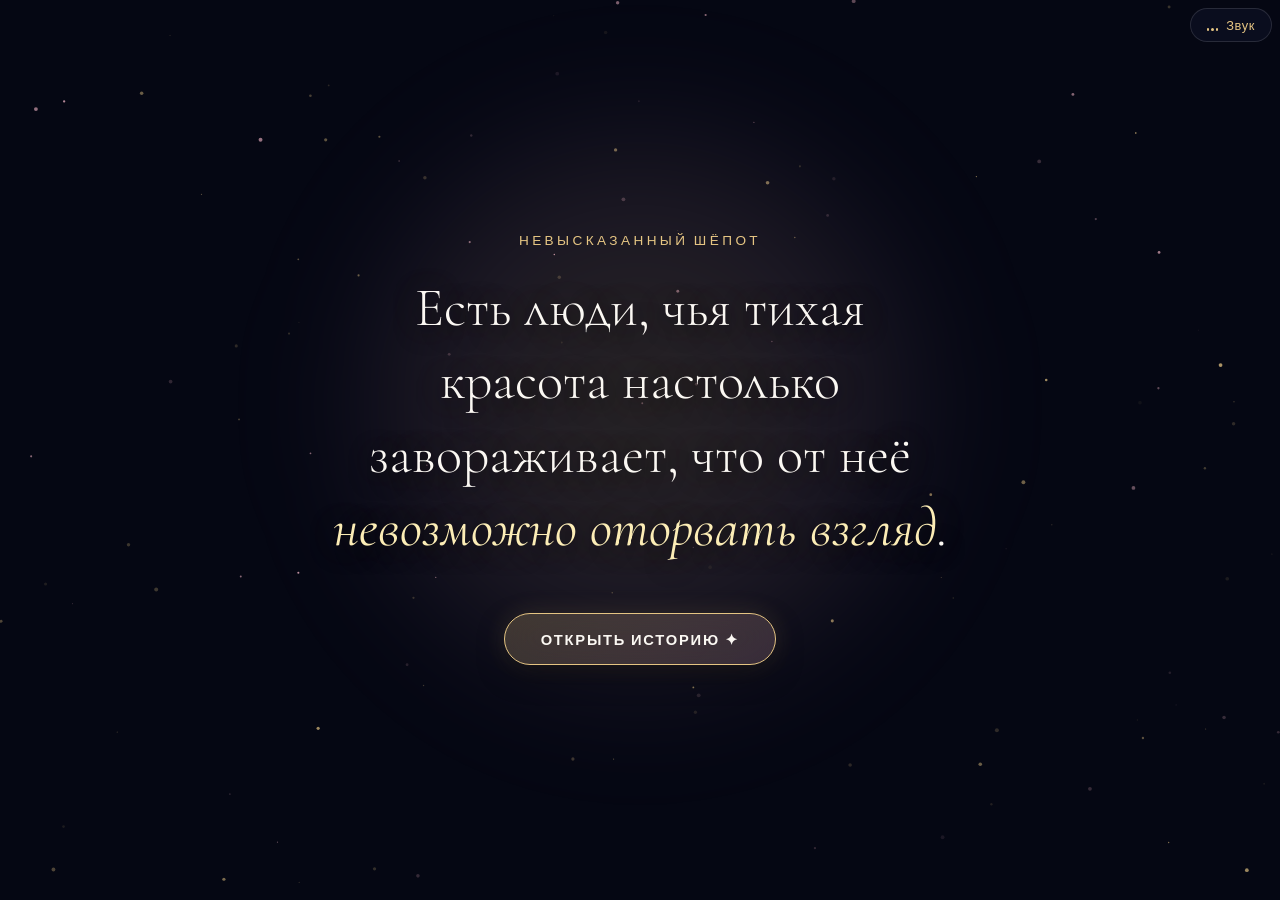
==== commit 38bfc051: "feat: reply letter with 3D flight animation and secret admin panel" ====
--- a/index.html
+++ b/index.html
@@ -428,28 +428,69 @@
     </section>
 
     <!-- ====================================================================
-         СЦЕНА 7: ФИНАЛ
-         ==================================================================== -->
-    <section id="scene-7" class="scene" aria-label="Финал">
+         СЦЕНА 7: ОТВЕТНОЕ ПИСЬМО ОТ РОБИИ & ФИНАЛ
+         ==================================================================== -->
+    <section id="scene-7" class="scene" aria-label="Ответное письмо">
       <div class="scene-7-container">
         
-        <div class="finale-sparkle-crest">✦ ✧ ✦</div>
-        
-        <h2 class="finale-title">
-          Спасибо за то, что ты есть под этим небом, <em>Робия</em>.
-        </h2>
-
-        <p class="finale-body">
-          Куда бы ни вела жизнь наши шаги, просто знай: пока в этом мире есть девушка с такими невероятными глазами и доброй душой, этот мир остаётся по-настоящему прекрасным.
-        </p>
-
-        <div class="finale-signature-box">
-          <span>— ТВОЙ ТАЙНЫЙ ПОКЛОННИК —</span>
-        </div>
-
-        <button id="btn-replay-journey" class="btn-cinematic" aria-label="Пережить заново">
-          <svg class="inline-btn-svg spin-icon" viewBox="0 0 24 24" fill="none" stroke="currentColor" stroke-width="2" stroke-linecap="round" stroke-linejoin="round"><path d="M3 12a9 9 0 1 0 9-9 9.75 9.75 0 0 0-6.74 2.74L3 8"/><path d="M3 3v5h5"/></svg> ПРОЖИТЬ ИСТОРИЮ СНОВА
-        </button>
+        <!-- Этап 1: Форма написания письма -->
+        <div id="reply-form-stage" class="reply-stage active">
+          <div class="scene-header-block">
+            <span class="scene-tag">Твой ответ тайному поклоннику</span>
+            <h2 class="scene-heading">Если ты захочешь что-то сказать...</h2>
+            <p class="scene-subtext">
+              Напиши пару тёплых строк. Это письмо улетит прямо ко мне и останется только между нами.
+            </p>
+          </div>
+
+          <div class="reply-card-wrapper" id="replyCardWrapper">
+            <!-- Быстрые реакции-стикеры -->
+            <div class="reply-mood-dock" id="replyMoodDock">
+              <button type="button" class="reply-mood-chip active" data-mood="Улыбнулась">🌸 Улыбнулась</button>
+              <button type="button" class="reply-mood-chip" data-mood="Мне приятно">✨ Мне приятно</button>
+              <button type="button" class="reply-mood-chip" data-mood="Очень тепло">💖 Очень тепло</button>
+              <button type="button" class="reply-mood-chip" data-mood="Догадываюсь, кто ты">🤫 Догадываюсь</button>
+            </div>
+
+            <!-- Текстовое поле письма -->
+            <div class="reply-textarea-box">
+              <textarea 
+                id="replyTextarea" 
+                class="reply-textarea" 
+                rows="4" 
+                placeholder="Напиши сюда всё, что чувствуешь... Твои слова улетят в небо прямо ко мне."
+                maxlength="800"
+              ></textarea>
+              <div class="reply-char-counter"><span id="replyCharCount">0</span>/800</div>
+            </div>
+
+            <!-- Кнопка отправки с анимацией полёта -->
+            <button id="btn-send-letter" class="btn-cinematic pulse-aura" aria-label="Отправить письмо">
+              ОТПРАВИТЬ ПИСЬМО В НЕБО <svg class="inline-btn-svg" viewBox="0 0 24 24" fill="none" stroke="currentColor" stroke-width="1.6"><path d="M22 2L11 13M22 2l-7 20-4-9-9-4 20-7z" stroke="var(--color-gold)"/></svg>
+            </button>
+          </div>
+        </div>
+
+        <!-- Этап 2: Финальная благодарность после улетевшего письма -->
+        <div id="reply-sent-stage" class="reply-stage" style="display: none;">
+          <div class="finale-sparkle-crest">✦ ✧ ✦</div>
+          
+          <h2 class="finale-title">
+            Твоё письмо улетело <em>прямо в сердце</em>.
+          </h2>
+
+          <p class="finale-body">
+            Спасибо за каждый тёплый ответ, за твою улыбку и за то, что ты есть под этим небом, Робия. Куда бы ни вела жизнь наши шаги, этот мир остаётся прекрасным, пока в нём живёт такой свет.
+          </p>
+
+          <div class="finale-signature-box">
+            <span>— ТВОЙ ТАЙНЫЙ ПОКЛОННИК —</span>
+          </div>
+
+          <button id="btn-replay-journey" class="btn-cinematic" aria-label="Пережить заново">
+            <svg class="inline-btn-svg spin-icon" viewBox="0 0 24 24" fill="none" stroke="currentColor" stroke-width="2" stroke-linecap="round" stroke-linejoin="round"><path d="M3 12a9 9 0 1 0 9-9 9.75 9.75 0 0 0-6.74 2.74L3 8"/><path d="M3 3v5h5"/></svg> ПРОЖИТЬ ИСТОРИЮ СНОВА
+          </button>
+        </div>
 
       </div>
     </section>
--- a/css/scenes.css
+++ b/css/scenes.css
@@ -825,7 +825,7 @@
 }
 
 /* ==========================================================================
-   SCENE 7: FINALE & REPLAY (ФИНАЛ)
+   SCENE 7: REPLY LETTER FROM ROBIYA & FINALE (ОТВЕТНОЕ ПИСЬМО И ФИНАЛ)
    ========================================================================== */
 .scene-7-container {
   max-width: 640px;
@@ -835,6 +835,144 @@
   display: flex;
   flex-direction: column;
   align-items: center;
+  position: relative;
+}
+
+.reply-stage {
+  display: flex;
+  flex-direction: column;
+  align-items: center;
+  width: 100%;
+  transition: opacity 0.6s var(--ease-cinematic);
+}
+
+.reply-card-wrapper {
+  background: radial-gradient(circle at 10% 20%, #171b38 0%, #0d1028 100%);
+  border: 1px solid var(--glass-border-gold);
+  border-radius: 24px;
+  padding: clamp(16px, 3vh, 26px) clamp(16px, 3.5vw, 26px);
+  width: 100%;
+  max-width: 520px;
+  box-shadow: 0 20px 50px rgba(0, 0, 0, 0.6), 0 0 35px rgba(229, 197, 131, 0.15);
+  backdrop-filter: var(--glass-blur);
+  -webkit-backdrop-filter: var(--glass-blur);
+  display: flex;
+  flex-direction: column;
+  align-items: center;
+  position: relative;
+  margin: 0 auto;
+  transform-origin: center center;
+}
+
+.reply-mood-dock {
+  display: flex;
+  gap: 6px;
+  flex-wrap: wrap;
+  justify-content: center;
+  margin-bottom: clamp(10px, 1.8vh, 16px);
+  width: 100%;
+}
+
+.reply-mood-chip {
+  padding: 7px 12px;
+  border-radius: 20px;
+  background: rgba(14, 18, 38, 0.7);
+  border: 1px solid var(--glass-border);
+  color: var(--text-secondary);
+  font-family: var(--font-sans);
+  font-size: clamp(0.7rem, 2.3vw, 0.8rem);
+  font-weight: 500;
+  cursor: pointer;
+  transition: all 0.25s var(--ease-spring);
+  white-space: nowrap;
+}
+
+.reply-mood-chip:hover {
+  border-color: var(--color-gold);
+  color: var(--color-gold-bright);
+  transform: translateY(-1px);
+}
+
+.reply-mood-chip.active {
+  background: linear-gradient(135deg, rgba(229, 197, 131, 0.28) 0%, rgba(243, 182, 198, 0.24) 100%);
+  border-color: var(--color-gold);
+  color: var(--color-gold-bright);
+  box-shadow: 0 0 15px rgba(229, 197, 131, 0.35);
+  transform: translateY(-1px) scale(1.03);
+}
+
+.reply-textarea-box {
+  position: relative;
+  width: 100%;
+  margin-bottom: clamp(12px, 2vh, 18px);
+}
+
+.reply-textarea {
+  width: 100%;
+  min-height: clamp(85px, 15vh, 120px);
+  max-height: 160px;
+  resize: none;
+  background: rgba(7, 10, 26, 0.75);
+  border: 1px solid var(--glass-border-gold);
+  border-radius: 16px;
+  padding: 12px 14px 24px;
+  font-family: var(--font-serif);
+  font-size: clamp(0.95rem, 3.2vw, 1.15rem);
+  line-height: 1.55;
+  color: var(--color-cream);
+  outline: none;
+  transition: border-color 0.3s, box-shadow 0.3s;
+  box-sizing: border-box;
+}
+
+.reply-textarea:focus {
+  border-color: var(--color-gold-bright);
+  box-shadow: 0 0 20px rgba(229, 197, 131, 0.25);
+}
+
+.reply-textarea::placeholder {
+  color: rgba(251, 248, 242, 0.45);
+  font-style: italic;
+}
+
+.reply-char-counter {
+  position: absolute;
+  bottom: 8px;
+  right: 12px;
+  font-size: 0.68rem;
+  color: var(--text-tertiary);
+  font-family: var(--font-sans);
+  pointer-events: none;
+}
+
+@keyframes letterFlyAway {
+  0% {
+    transform: translateY(0) scale(1) rotate(0deg);
+    opacity: 1;
+    filter: brightness(1) drop-shadow(0 15px 30px rgba(0,0,0,0.6));
+  }
+  20% {
+    transform: translateY(-25px) scale(0.96) rotate(-2deg);
+    filter: brightness(1.2) drop-shadow(0 0 30px rgba(229, 197, 131, 0.8));
+  }
+  45% {
+    transform: translateY(-120px) scale(0.75) rotate(7deg);
+    filter: brightness(1.5) drop-shadow(0 0 45px rgba(243, 182, 198, 0.9));
+  }
+  75% {
+    transform: translateY(-450px) translateX(60px) scale(0.4) rotate(-18deg);
+    opacity: 0.7;
+  }
+  100% {
+    transform: translateY(-900px) translateX(120px) scale(0.1) rotate(-35deg);
+    opacity: 0;
+    filter: brightness(2);
+  }
+}
+
+.reply-card-wrapper.flying-away {
+  animation: letterFlyAway 1.35s cubic-bezier(0.22, 1, 0.36, 1) forwards;
+  pointer-events: none;
 }
 
 .finale-sparkle-crest {
@@ -846,11 +984,11 @@
 
 .finale-title {
   font-family: var(--font-serif);
-  font-size: clamp(2.2rem, 7vw, 3.8rem);
+  font-size: clamp(2rem, 6.5vw, 3.4rem);
   font-weight: 400;
   line-height: 1.25;
   color: var(--color-cream);
-  margin-bottom: 24px;
+  margin-bottom: 20px;
 }
 
 .finale-title em {
@@ -860,14 +998,14 @@
 
 .finale-body {
   font-family: var(--font-serif);
-  font-size: clamp(1.15rem, 3vw, 1.35rem);
-  line-height: 1.8;
+  font-size: clamp(1.1rem, 3vw, 1.3rem);
+  line-height: 1.75;
   color: var(--text-secondary);
-  margin-bottom: 44px;
+  margin-bottom: 32px;
 }
 
 .finale-signature-box {
-  margin-bottom: 40px;
+  margin-bottom: 32px;
   font-family: var(--font-sans);
   font-size: 0.9rem;
   color: var(--color-gold);
@@ -1223,6 +1361,35 @@
     line-height: 1.4;
   }
 
+  /* Scene 7 - Reply Letter Mobile */
+  .reply-card-wrapper {
+    padding: clamp(10px, 1.8vh, 16px) clamp(10px, 2.5vw, 16px);
+    border-radius: 18px;
+    max-width: 420px;
+  }
+
+  .reply-mood-dock {
+    gap: 4px;
+    margin-bottom: clamp(6px, 1.2vh, 10px);
+  }
+
+  .reply-mood-chip {
+    padding: 5px 9px;
+    font-size: 0.68rem;
+  }
+
+  .reply-textarea-box {
+    margin-bottom: clamp(8px, 1.4vh, 14px);
+  }
+
+  .reply-textarea {
+    min-height: clamp(65px, 11vh, 85px);
+    padding: 8px 10px 20px;
+    font-size: clamp(0.85rem, 2.8vw, 0.98rem);
+    line-height: 1.45;
+    border-radius: 12px;
+  }
+
   /* Scene 7 - Finale */
   .finale-sparkle-crest {
     font-size: 1.5rem;
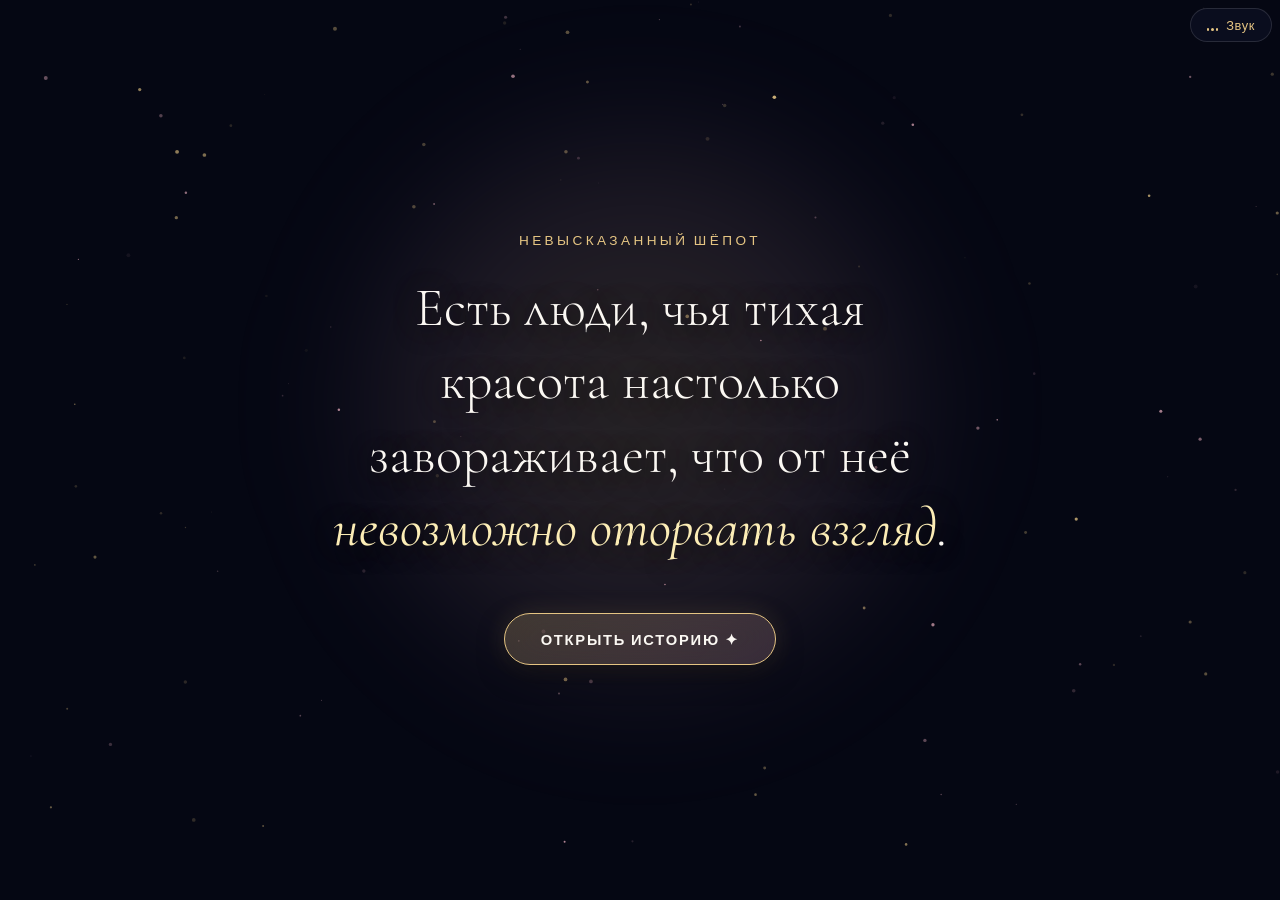
==== commit 3fc96fe3: "feat: wrap-up letter envelope folding animation and blonde universe portrait for Robiya" ====
--- a/index.html
+++ b/index.html
@@ -444,30 +444,46 @@
           </div>
 
           <div class="reply-card-wrapper" id="replyCardWrapper">
-            <!-- Быстрые реакции-стикеры -->
-            <div class="reply-mood-dock" id="replyMoodDock">
-              <button type="button" class="reply-mood-chip active" data-mood="Улыбнулась">🌸 Улыбнулась</button>
-              <button type="button" class="reply-mood-chip" data-mood="Мне приятно">✨ Мне приятно</button>
-              <button type="button" class="reply-mood-chip" data-mood="Очень тепло">💖 Очень тепло</button>
-              <button type="button" class="reply-mood-chip" data-mood="Догадываюсь, кто ты">🤫 Догадываюсь</button>
-            </div>
-
-            <!-- Текстовое поле письма -->
-            <div class="reply-textarea-box">
-              <textarea 
-                id="replyTextarea" 
-                class="reply-textarea" 
-                rows="4" 
-                placeholder="Напиши сюда всё, что чувствуешь... Твои слова улетят в небо прямо ко мне."
-                maxlength="800"
-              ></textarea>
-              <div class="reply-char-counter"><span id="replyCharCount">0</span>/800</div>
-            </div>
-
-            <!-- Кнопка отправки с анимацией полёта -->
-            <button id="btn-send-letter" class="btn-cinematic pulse-aura" aria-label="Отправить письмо">
-              ОТПРАВИТЬ ПИСЬМО В НЕБО <svg class="inline-btn-svg" viewBox="0 0 24 24" fill="none" stroke="currentColor" stroke-width="1.6"><path d="M22 2L11 13M22 2l-7 20-4-9-9-4 20-7z" stroke="var(--color-gold)"/></svg>
-            </button>
+            <!-- Содержимое формы (плавно сворачивается в конверт) -->
+            <div class="reply-form-content" id="replyFormContent">
+              <!-- Быстрые реакции-стикеры -->
+              <div class="reply-mood-dock" id="replyMoodDock">
+                <button type="button" class="reply-mood-chip active" data-mood="Улыбнулась">🌸 Улыбнулась</button>
+                <button type="button" class="reply-mood-chip" data-mood="Мне приятно">✨ Мне приятно</button>
+                <button type="button" class="reply-mood-chip" data-mood="Очень тепло">💖 Очень тепло</button>
+                <button type="button" class="reply-mood-chip" data-mood="Догадываюсь, кто ты">🤫 Догадываюсь</button>
+              </div>
+
+              <!-- Текстовое поле письма -->
+              <div class="reply-textarea-box">
+                <textarea 
+                  id="replyTextarea" 
+                  class="reply-textarea" 
+                  rows="4" 
+                  placeholder="Напиши сюда всё, что чувствуешь... Твои слова улетят в небо прямо ко мне."
+                  maxlength="800"
+                ></textarea>
+                <div class="reply-char-counter"><span id="replyCharCount">0</span>/800</div>
+              </div>
+
+              <!-- Кнопка отправки с анимацией сворачивания и полёта -->
+              <button id="btn-send-letter" class="btn-cinematic pulse-aura" aria-label="Отправить письмо">
+                СВЕРНУТЬ И ОТПРАВИТЬ В НЕБО <svg class="inline-btn-svg" viewBox="0 0 24 24" fill="none" stroke="currentColor" stroke-width="1.6"><path d="M22 2L11 13M22 2l-7 20-4-9-9-4 20-7z" stroke="var(--color-gold)"/></svg>
+              </button>
+            </div>
+
+            <!-- Свернутый звёздный конверт (проявляется при сворачивании) -->
+            <div class="envelope-folded-preview" id="envelopeFoldedPreview" aria-hidden="true">
+              <div class="folded-envelope-body">
+                <div class="envelope-top-flap"></div>
+                <div class="envelope-lines-pattern"></div>
+                <div class="envelope-wax-stamp">
+                  <span class="wax-stamp-letter">Р</span>
+                  <span class="wax-stamp-shimmer"></span>
+                </div>
+                <div class="envelope-dest-tag">В звёздное небо • Для Абубакра</div>
+              </div>
+            </div>
           </div>
         </div>
 
--- a/css/scenes.css
+++ b/css/scenes.css
@@ -945,33 +945,191 @@
   pointer-events: none;
 }
 
-@keyframes letterFlyAway {
+.reply-form-content {
+  width: 100%;
+  display: flex;
+  flex-direction: column;
+  align-items: center;
+  transition: opacity 0.5s var(--ease-cinematic), transform 0.5s var(--ease-cinematic);
+}
+
+.reply-card-wrapper {
+  perspective: 1200px;
+  transform-style: preserve-3d;
+  transition: all 0.6s cubic-bezier(0.34, 1.3, 0.64, 1);
+}
+
+/* Состояние сворачивания письма */
+.reply-card-wrapper.wrapping-up {
+  padding: 20px !important;
+  max-width: 380px !important;
+  background: radial-gradient(circle at 50% 50%, #1e2448 0%, #0d1028 100%) !important;
+  border-color: rgba(229, 197, 131, 0.85) !important;
+  box-shadow: 0 0 50px rgba(229, 197, 131, 0.45), 0 20px 40px rgba(0, 0, 0, 0.7) !important;
+  transform: perspective(1000px) rotateX(15deg) scale(0.96);
+}
+
+.reply-card-wrapper.wrapping-up .reply-form-content {
+  opacity: 0;
+  transform: scale(0.75) translateY(-20px) rotateX(45deg);
+  pointer-events: none;
+  max-height: 0;
+  overflow: hidden;
+  margin: 0;
+}
+
+/* Свернутый конверт Робии */
+.envelope-folded-preview {
+  display: none;
+  width: 100%;
+  flex-direction: column;
+  align-items: center;
+  justify-content: center;
+  opacity: 0;
+  transform: scale(0.7) rotateX(40deg);
+  transition: all 0.6s cubic-bezier(0.34, 1.4, 0.64, 1);
+}
+
+.reply-card-wrapper.wrapping-up .envelope-folded-preview {
+  display: flex;
+  opacity: 1;
+  transform: scale(1) rotateX(0deg);
+}
+
+.folded-envelope-body {
+  width: 100%;
+  max-width: 320px;
+  min-height: 160px;
+  background: linear-gradient(135deg, rgba(28, 34, 68, 0.95) 0%, rgba(13, 16, 40, 0.95) 100%);
+  border: 1.5px solid var(--color-gold);
+  border-radius: 18px;
+  position: relative;
+  overflow: hidden;
+  box-shadow: inset 0 0 25px rgba(229, 197, 131, 0.2), 0 10px 30px rgba(0, 0, 0, 0.5);
+  display: flex;
+  flex-direction: column;
+  align-items: center;
+  justify-content: center;
+  padding: 16px;
+}
+
+/* Складывающийся верхний клапан конверта */
+.envelope-top-flap {
+  position: absolute;
+  top: 0;
+  left: 0;
+  right: 0;
+  height: 60px;
+  background: linear-gradient(180deg, rgba(229, 197, 131, 0.25) 0%, rgba(243, 182, 198, 0.08) 100%);
+  clip-path: polygon(0 0, 100% 0, 50% 100%);
+  border-bottom: 1px solid rgba(229, 197, 131, 0.5);
+  transform-origin: top center;
+  animation: flapFoldDown 0.65s cubic-bezier(0.34, 1.5, 0.64, 1) forwards;
+}
+
+@keyframes flapFoldDown {
   0% {
-    transform: translateY(0) scale(1) rotate(0deg);
+    transform: rotateX(160deg);
+    opacity: 0.3;
+  }
+  100% {
+    transform: rotateX(0deg);
+    opacity: 1;
+  }
+}
+
+.envelope-lines-pattern {
+  position: absolute;
+  inset: 0;
+  background-image: 
+    linear-gradient(45deg, transparent 48%, rgba(229, 197, 131, 0.08) 50%, transparent 52%),
+    linear-gradient(-45deg, transparent 48%, rgba(229, 197, 131, 0.08) 50%, transparent 52%);
+  pointer-events: none;
+}
+
+/* Сургучная печать с буквой «Р» */
+.envelope-wax-stamp {
+  width: 52px;
+  height: 52px;
+  border-radius: 50%;
+  background: radial-gradient(circle at 35% 35%, #ffd27d 0%, #e65c7b 60%, #851c36 100%);
+  border: 2px solid #fff;
+  display: flex;
+  align-items: center;
+  justify-content: center;
+  position: relative;
+  z-index: 5;
+  box-shadow: 0 4px 18px rgba(0, 0, 0, 0.6), 0 0 25px rgba(229, 197, 131, 0.9);
+  animation: waxSealPulse 1.8s infinite alternate ease-in-out;
+}
+
+.wax-stamp-letter {
+  font-family: var(--font-serif);
+  font-size: 1.6rem;
+  font-weight: 700;
+  color: #fff;
+  line-height: 1;
+  text-shadow: 0 1px 3px rgba(0, 0, 0, 0.6);
+}
+
+.wax-stamp-shimmer {
+  position: absolute;
+  inset: -6px;
+  border-radius: 50%;
+  border: 1px dashed rgba(255, 255, 255, 0.6);
+  animation: spinSlow 8s linear infinite;
+  pointer-events: none;
+}
+
+.envelope-dest-tag {
+  font-family: var(--font-serif);
+  font-style: italic;
+  font-size: 0.92rem;
+  color: var(--color-gold-bright);
+  margin-top: 14px;
+  letter-spacing: 0.05em;
+  text-shadow: 0 0 12px rgba(229, 197, 131, 0.6);
+  z-index: 4;
+}
+
+@keyframes waxSealPulse {
+  0% { transform: scale(1); box-shadow: 0 4px 18px rgba(0, 0, 0, 0.6), 0 0 20px rgba(229, 197, 131, 0.7); }
+  100% { transform: scale(1.08); box-shadow: 0 6px 24px rgba(0, 0, 0, 0.7), 0 0 35px rgba(243, 182, 198, 0.95); }
+}
+
+/* Кинематографический полёт свернутого письма в звёздное небо */
+@keyframes letterWrapAndFlyAway {
+  0% {
+    transform: perspective(1000px) translateY(0) rotateX(15deg) scale(0.96);
     opacity: 1;
     filter: brightness(1) drop-shadow(0 15px 30px rgba(0,0,0,0.6));
   }
-  20% {
-    transform: translateY(-25px) scale(0.96) rotate(-2deg);
-    filter: brightness(1.2) drop-shadow(0 0 30px rgba(229, 197, 131, 0.8));
-  }
-  45% {
-    transform: translateY(-120px) scale(0.75) rotate(7deg);
-    filter: brightness(1.5) drop-shadow(0 0 45px rgba(243, 182, 198, 0.9));
-  }
-  75% {
-    transform: translateY(-450px) translateX(60px) scale(0.4) rotate(-18deg);
-    opacity: 0.7;
+  15% {
+    /* Небольшое приседание перед взлетом для чувства массы */
+    transform: perspective(1000px) translateY(18px) rotateX(18deg) scale(0.94);
+    filter: brightness(1.2) drop-shadow(0 0 35px rgba(229, 197, 131, 0.8));
+  }
+  35% {
+    /* Наклон и старт набора высоты */
+    transform: perspective(1000px) translateY(-75px) translateX(25px) rotateZ(-10deg) rotateX(30deg) scale(0.85);
+    filter: brightness(1.4) drop-shadow(0 0 45px rgba(229, 197, 131, 0.9));
+  }
+  65% {
+    /* Взмывание сквозь звёзды под кинематографическим углом */
+    transform: perspective(1000px) translateY(-400px) translateX(90px) rotateZ(-22deg) rotateX(45deg) scale(0.5);
+    opacity: 0.85;
+    filter: brightness(1.8) drop-shadow(0 0 60px rgba(243, 182, 198, 1));
   }
   100% {
-    transform: translateY(-900px) translateX(120px) scale(0.1) rotate(-35deg);
+    /* Растворение в бесконечном космосе */
+    transform: perspective(1000px) translateY(-1050px) translateX(190px) rotateZ(-36deg) rotateX(60deg) scale(0.08);
     opacity: 0;
-    filter: brightness(2);
+    filter: brightness(2.8);
   }
 }
 
 .reply-card-wrapper.flying-away {
-  animation: letterFlyAway 1.35s cubic-bezier(0.22, 1, 0.36, 1) forwards;
+  animation: letterWrapAndFlyAway 1.45s cubic-bezier(0.16, 0.84, 0.36, 1) forwards !important;
   pointer-events: none;
 }
 
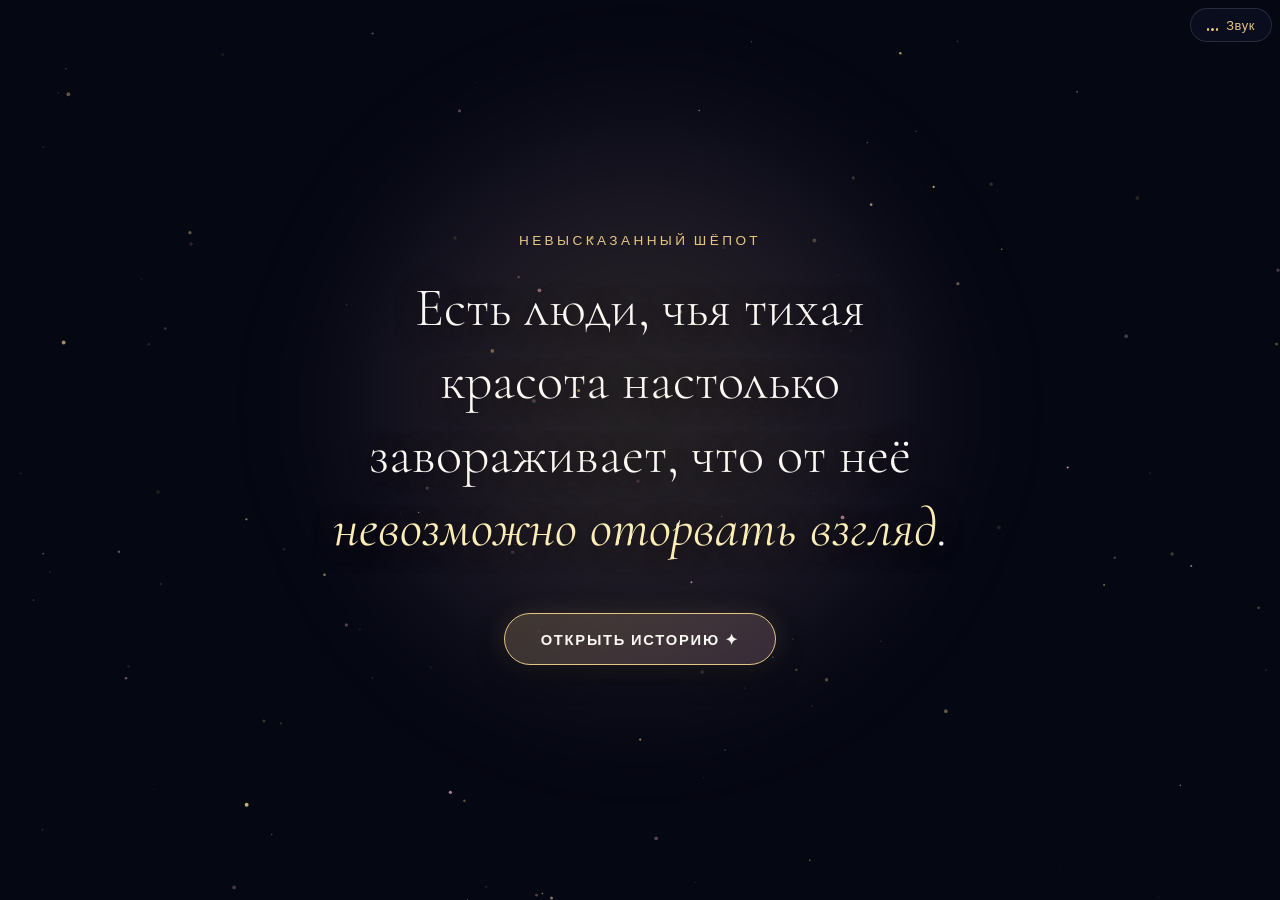
==== commit 8c7182c3: "feat: personalized meta portrait matching Robiya's photo with creamy blonde hair and starlight unive" ====
--- a/index.html
+++ b/index.html
@@ -16,13 +16,16 @@
   <meta property="og:type" content="website">
   <meta property="og:title" content="Робия • Невысказанная история">
   <meta property="og:description" content="Интерактивная кинематографическая история, созданная с глубоким уважением и восхищением для Робии.">
-  <meta property="og:image" content="assets/images/robiya_universe.jpg">
+  <meta property="og:image" content="assets/images/robiya_universe.jpg?v=robiya_blonde_v2">
+  <meta property="og:image:type" content="image/jpeg">
+  <meta property="og:image:width" content="1920">
+  <meta property="og:image:height" content="1080">
   
   <!-- Twitter Card -->
   <meta name="twitter:card" content="summary_large_image">
   <meta name="twitter:title" content="Робия • Невысказанная история">
   <meta name="twitter:description" content="Интерактивная кинематографическая история для Робии.">
-  <meta name="twitter:image" content="assets/images/robiya_universe.jpg">
+  <meta name="twitter:image" content="assets/images/robiya_universe.jpg?v=robiya_blonde_v2">
 
   <!-- Шрифты: Cormorant Garamond & Plus Jakarta Sans с поддержкой кириллицы -->
   <link rel="preconnect" href="https://fonts.googleapis.com">
